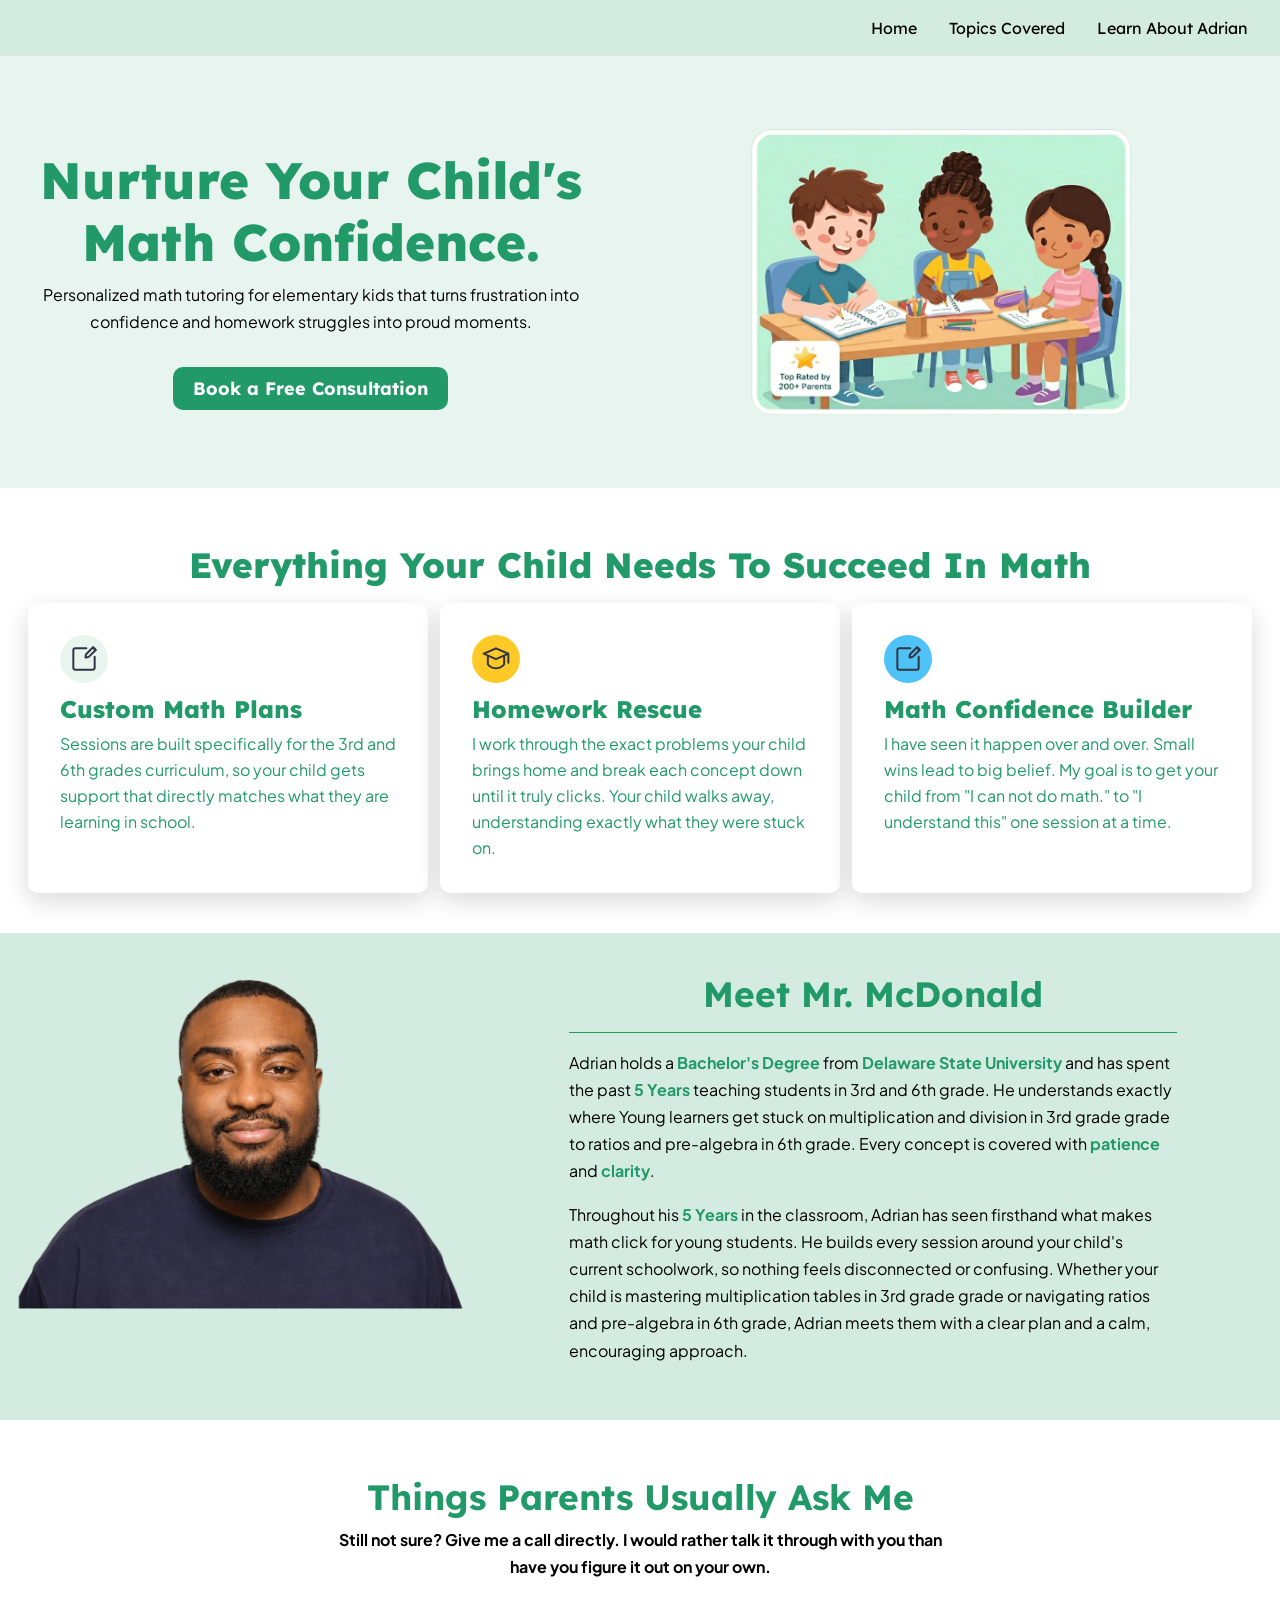
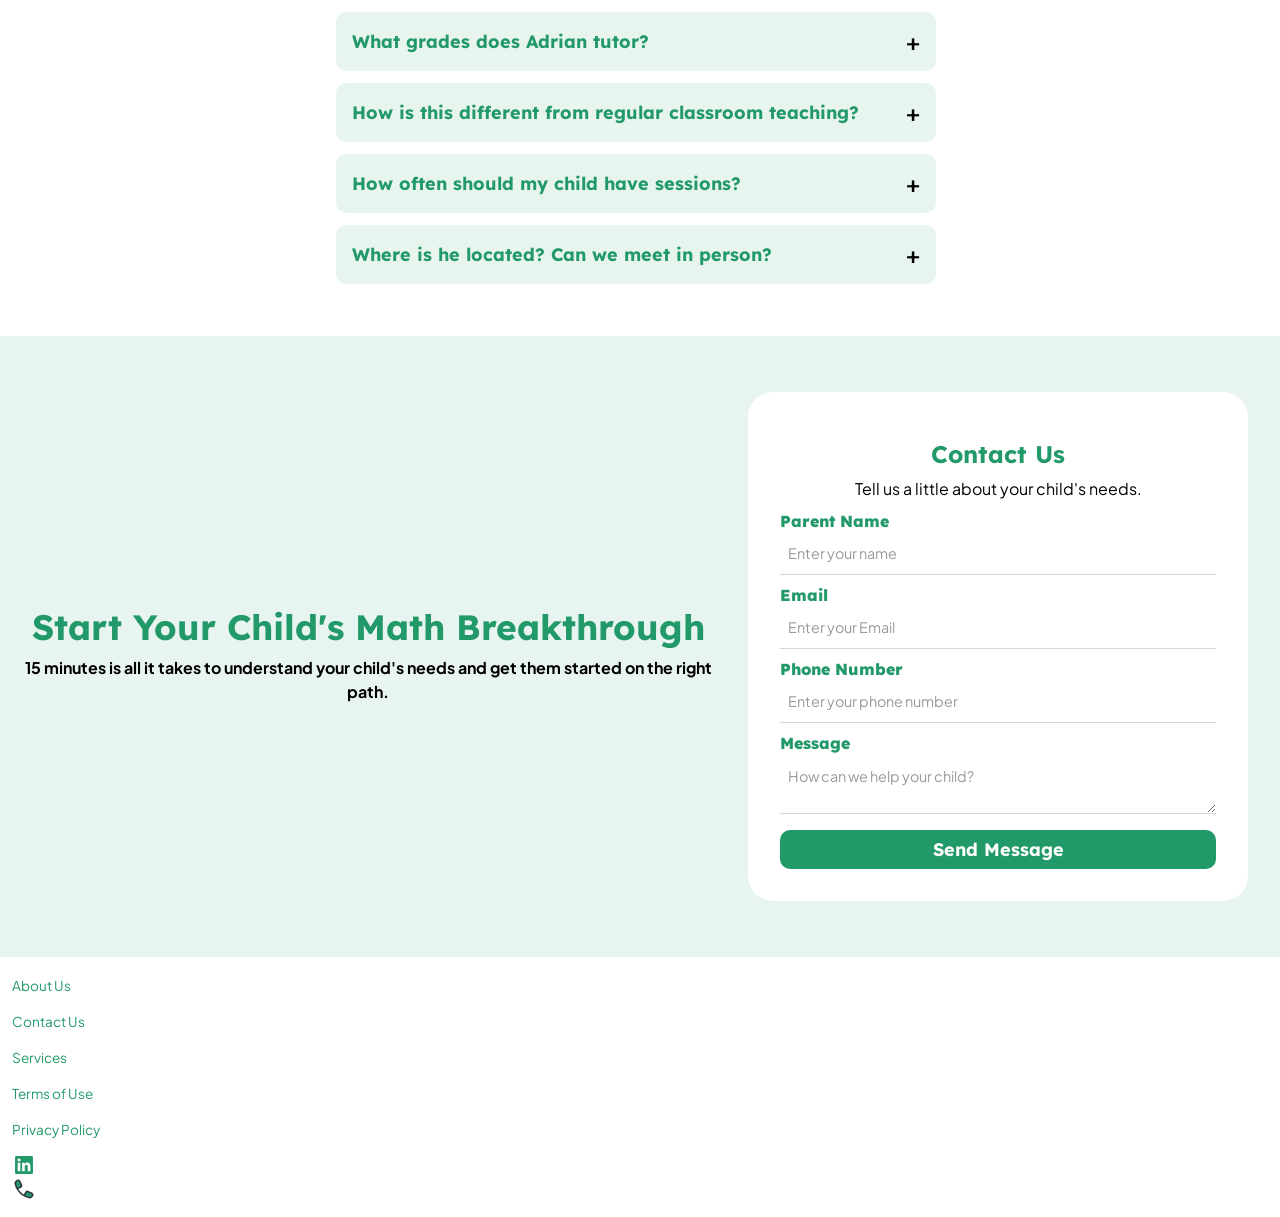
==== index.html @ e5be1bdb "Updated Navigation Menu" ====
<!doctype html>
<html lang="en">
  <head>
    <meta charset="UTF-8" />
    <meta name="viewport" content="width=device-width, initial-scale=1.0" />
    <meta
      name="description"
      content="Is your child struggling with math? Our private 
math tutor specializes in 3rd and 6th grade 
tutoring in Dover, DE. In person and online 
sessions available. Book a free consultation today."
    />
    <title>Precision Math Tutoring</title>
    <link rel="stylesheet" href="styles.css" />
      <script src="index.js" defer></script>
  </head>
  <body>
    <main>
        <header>
      <nav>
        <button
          class="menu-toggle"
          aria-label="Toggle Menu"
          aria-expanded="false"
        ></button>
        <ul class="nav-links">
          <li class="menu-links"><a href="index.html">Home</a></li>
          <li class="menu-links"><a href="services.html">Topics Covered</a></li>
          <li class="menu-links"><a href="about-us.html">Learn About Adrian</a></li>
        </ul>
      </nav>
    </header>
      <!-- twocolumnSection -->
      <section id="hero" class="section">
        <div class="flex-row-center-wrap container-lg">
          <div class="container-sm">
            <div class="text-wrapper">
              <h1 class="tx-primary">Nurture Your Child's Math Confidence.</h1>
              <p>
                Personalized math tutoring for elementary kids that turns
                frustration into confidence and homework struggles into proud
                moments.
              </p>
              <a class="primary-btn" href="#contact"
                >Book a Free Consultation</a
              >
            </div>
          </div>
          <div class="img-wrapper">
            <picture>
              <source srcset="Images/kids-table.png" type="image/jpeg" />
              <img src="Images/kids-table.png" alt="Description" />
            </picture>
          </div>
        </div>
      </section>
      <!-- twocolumnSection-->
      <!-- itemLayout2 -->
      <section id="card-row" class="section bg-white">
        <div class="container-lg">
          <div class="text-wrapper">
            <h2 class="tx-primary">
              Everything Your Child Needs to Succeed in Math
            </h2>
          </div>
          <div class="flex-row-stretch-wrap">
            <div class="card__wrapper">
              <div class="card__content">
                <svg
                  class="card__svg bg-primary"
                  width="10"
                  height="10"
                  viewBox="0 0 24 24"
                  fill="none"
                  xmlns="http://www.w3.org/2000/svg"
                >
                  <path
                    d="M18.598 3.3752L20.6245 5.40176M13.7344 4H5.5C4.67157 4 4 4.67157 4 5.5V18.5C4 19.3284 4.67157 20 5.5 20H18.5C19.3284 20 20 19.3284 20 18.5V10.2676M13.1524 10.8473L14.8993 10.6583C15.2394 10.6215 15.5567 10.4696 15.7986 10.2277L20.9568 5.06945C21.3474 4.67893 21.3474 4.04576 20.9568 3.65524L20.3445 3.04289C19.954 2.65237 19.3208 2.65237 18.9303 3.04289L13.7721 8.20113C13.5302 8.44302 13.3782 8.76032 13.3414 9.10042L13.1524 10.8473Z"
                    stroke="#323544"
                    stroke-width="1.5"
                    stroke-linecap="round"
                    stroke-linejoin="round"
                  />
                </svg>
                <h3 class="card__title">Custom Math Plans</h3>
                <p class="card__text">
                  Sessions are built specifically for the 3rd and 6th grades
                  curriculum, so your child gets support that directly matches
                  what they are learning in school.
                </p>
              </div>
            </div>
            <div class="card__wrapper">
              <div class="card__content">
                <svg
                  class="card__svg bg-secondary"
                  width="15"
                  height="15"
                  viewBox="0 0 24 24"
                  fill="none"
                  xmlns="http://www.w3.org/2000/svg"
                >
                  <path
                    fill-rule="evenodd"
                    clip-rule="evenodd"
                    d="M12.2977 3.30965C12.1077 3.22751 11.8923 3.22751 11.7023 3.30965L2.45232 7.30965C2.17775 7.42838 2 7.69891 2 7.99805C2 8.29718 2.17775 8.56771 2.45232 8.68644L5.125 9.84219V15.9259C5.125 16.0717 5.16749 16.2143 5.24727 16.3363L5.875 15.9259C5.24727 16.3363 5.24706 16.336 5.24727 16.3363L5.24814 16.3376L5.2492 16.3392L5.25188 16.3433L5.25947 16.3546C5.26553 16.3636 5.27359 16.3753 5.28365 16.3897C5.30378 16.4184 5.33196 16.4577 5.36827 16.5059C5.44085 16.6023 5.54621 16.735 5.68494 16.8917C5.96196 17.2047 6.375 17.6169 6.9293 18.0282C8.04166 18.8535 9.72592 19.6759 12 19.6759C14.2741 19.6759 15.9583 18.8535 17.0707 18.0282C17.625 17.6169 18.038 17.2047 18.3151 16.8917C18.4538 16.735 18.5591 16.6023 18.6317 16.5059C18.668 16.4577 18.6962 16.4184 18.7163 16.3897C18.7264 16.3753 18.7345 16.3636 18.7405 16.3546L18.7481 16.3433L18.7508 16.3392L18.7519 16.3376C18.7521 16.3373 18.7527 16.3363 18.125 15.9259L18.7527 16.3363C18.8325 16.2143 18.875 16.0717 18.875 15.9259V9.84219L20.5 9.13949V14.7188C20.5 15.133 20.8358 15.4688 21.25 15.4688C21.6642 15.4688 22 15.133 22 14.7188V8C22 7.99967 22 8.00033 22 8C22 7.99968 22 7.99837 22 7.99805C22 7.69891 21.8222 7.42838 21.5477 7.30965L12.2977 3.30965ZM17.375 10.4908L12.2977 12.6864C12.1077 12.7686 11.8923 12.7686 11.7023 12.6864L6.625 10.4908V15.6793C6.67243 15.7392 6.73344 15.8131 6.80814 15.8975C7.02902 16.1471 7.36658 16.4848 7.8231 16.8236C8.73237 17.4982 10.1106 18.1759 12 18.1759C13.8894 18.1759 15.2676 17.4982 16.1769 16.8236C16.6334 16.4848 16.971 16.1471 17.1919 15.8975C17.2666 15.8131 17.3276 15.7392 17.375 15.6793V10.4908ZM12 11.1809L4.63959 7.99805L12 4.81517L19.3604 7.99805L12 11.1809Z"
                    fill="#323544"
                  />
                </svg>
                <h3 class="card__title">Homework Rescue</h3>
                <p class="card__text">
                  I work through the exact problems your child brings home and
                  break each concept down until it truly clicks. Your child
                  walks away, understanding exactly what they were stuck on.
                </p>
              </div>
            </div>
            <div class="card__wrapper">
              <div class="card__content">
                <svg
                  class="card__svg bg-accent"
                  width="10"
                  height="10"
                  viewBox="0 0 24 24"
                  fill="none"
                  xmlns="http://www.w3.org/2000/svg"
                >
                  <path
                    d="M18.598 3.3752L20.6245 5.40176M13.7344 4H5.5C4.67157 4 4 4.67157 4 5.5V18.5C4 19.3284 4.67157 20 5.5 20H18.5C19.3284 20 20 19.3284 20 18.5V10.2676M13.1524 10.8473L14.8993 10.6583C15.2394 10.6215 15.5567 10.4696 15.7986 10.2277L20.9568 5.06945C21.3474 4.67893 21.3474 4.04576 20.9568 3.65524L20.3445 3.04289C19.954 2.65237 19.3208 2.65237 18.9303 3.04289L13.7721 8.20113C13.5302 8.44302 13.3782 8.76032 13.3414 9.10042L13.1524 10.8473Z"
                    stroke="#323544"
                    stroke-width="1.5"
                    stroke-linecap="round"
                    stroke-linejoin="round"
                  />
                </svg>
                <h3 class="card__title">Math Confidence Builder</h3>
                <p class="card__text">
                  I have seen it happen over and over. Small wins lead to big
                  belief. My goal is to get your child from "I can not do math."
                  to "I understand this" one session at a time.
                </p>
              </div>
            </div>
          </div>
        </div>
      </section>
      <!-- itemLayout2-->
      <!-- itemLayout1 -->
      <section class="section bg-primary">
        <div class="container-lg">
          <div class="flex-row-between-wrap">
            <div class="wrapper">
              <picture>
                <source srcset="Images/adrianupdate.png" type="image/jpeg" />
                <img
                  src="Images/adrianupdate.png"
                  alt="Description"
                  width="450px"
                  height="auto"
                  class="img-border-rounded"
                />
              </picture>
            </div>
            <div class="container-sm">
              <h4 class="lrg-text tx-primary flex-center">Meet Mr. McDonald</h4>
              <hr class="style-one" />
              <p>
                Adrian holds a
                <span class="fw-bold tx-primary">Bachelor's Degree </span> from
                <span class="fw-bold tx-primary"
                  >Delaware State University
                </span>
                and has spent the past
                <span class="fw-bold tx-primary">5 Years </span> teaching
                students in 3rd and 6th grade. He understands exactly where
                Young learners get stuck on multiplication and division in 3rd grade
                grade to ratios and pre-algebra in 6th grade. Every concept is
                covered with
                <span class="fw-bold tx-primary">patience</span> and
                <span class="fw-bold tx-primary">clarity</span>.
              </p>
              <p>
                Throughout his
                <span class="fw-bold tx-primary">5 Years </span> in the
                classroom, Adrian has seen firsthand what makes math click for
                young students. He builds every session around your child's
                current schoolwork, so nothing feels disconnected or confusing.
                Whether your child is mastering multiplication tables in 3rd grade
                grade or navigating ratios and pre-algebra in 6th grade, Adrian
                meets them with a clear plan and a calm, encouraging approach.
              </p>
            </div>
          </div>
        </div>
      </section>
      <!-- itemLayout1-->
      <!-- faqSection -->
      <section id="faq" class="section bg-white">
        <div class="container-md flex-row-center-wrap">
          <div class="flex-row-between-wrap">
            <div class="container-sm">
              <div class="text-wrapper flex-center">
                <h3 class="lrg-text tx-primary">Things Parents Usually Ask Me</h3>
                <p class="fw-bold">
                 Still not sure? Give me a call directly. I would rather talk it through with you than have you figure it out on your own.
                </p>
              </div>
              <!-- accordionWidget -->
              <details class="accordion">
                <summary class="accordion-summary">
                  <span class="accordion-label"
                    >What grades does Adrian tutor?</span
                  >
                  <span class="accordion-icon"></span>
                </summary>
                <div class="accordion-body">
                  <p>
                    I work exclusively with 3rd and 6th graders and after 5
                    years in the classroom I know their curriculum inside and
                    out. Every session is built around exactly what your child
                    is learning right now in school.
                  </p>
                </div>
              </details>
              <!-- accordionWidget -->
              <details class="accordion">
                <summary class="accordion-summary">
                  <span class="accordion-label">
                    How is this different from regular classroom teaching?</span
                  >
                  <span class="accordion-icon"></span>
                </summary>
                <div class="accordion-body">
                  <p>
                    In a classroom your child is one of many. Here every session
                    is built entirely around your child's pace, their gaps, and
                    their specific grade level goals. Nothing gets skipped over
                    or rushed.
                  </p>
                </div>
              </details>
              <details class="accordion">
                <summary class="accordion-summary">
                  <span class="accordion-label"
                    >How often should my child have sessions?</span
                  >
                  <span class="accordion-icon"></span>
                </summary>
                <div class="accordion-body">
                  <p>
                    Most students see strong results with one to two sessions
                    per week. A plan is always discussed during the free
                    discovery call based on your child's specific needs.
                  </p>
                </div>
              </details>
              <details class="accordion">
                <summary class="accordion-summary">
                  <span class="accordion-label">
                    Where is he located? Can we meet in person?</span
                  >
                  <span class="accordion-icon"></span>
                </summary>
                <div class="accordion-body">
                  <p>
                    Adrian is based in Dover, Delaware and welcomes in person
                    sessions at his location. Families outside Dover can also
                    connect through online sessions using a kid friendly
                    platform with a shared digital whiteboard.
                  </p>
                </div>
              </details>

              <!-- accordionWidget -->
            </div>
          </div>
        </div>
      </section>
      <!-- faqSection -->
      <!-- ─── CONTACT FORM ─── -->
      <section id="contact" class="section">
        <div class="flex-row-center-wrap container-lg">
          <div class="text-wrapper">
            <h3 class="lrg-text tx-primary">
              Start Your Child's Math Breakthrough
            </h3>
            <p class="fw-bold">
              15 minutes is all it takes to understand your child's needs and
              get them started on the right path.
            </p>
          </div>
          <div class="form-container">
            <form
              class="form-wrapper"
              action="#"
              method="POST"
              data-netlify="true"
            >
              <div class="text-wrapper">
                <h3 class="fw-bold tx-primary">Contact Us</h3>
                <span> Tell us a little about your child's needs.</span>
              </div>
              <label for="name"> Parent Name</label>
              <input
                type="text"
                id="name"
                name="name"
                placeholder="Enter your name"
              />
              <label for="email">Email</label>
              <input
                type="email"
                id="email"
                name="email"
                placeholder="Enter your Email"
              />
               <label for="phone">Phone Number </label>
                  <input
                    type="tel"
                    id="phone"
                    name="phone"
                    placeholder="Enter your phone number"
                  />
              <label for="msg">Message</label>
              <textarea
                id="msg"
                name="msg"
                rows="2"
                placeholder="How can we help your child?"
              ></textarea>
              <button class="primary-btn" type="submit">Send Message</button>
            </form>
          </div>
        </div>
      </section>
      <!-- ─── CONTACT FORM ─── -->
      <footer class="site-footer">
        <!-- Skeleton state -->
        <div class="container-lg">
          <div class="flex-col-start">
            <!-- logo + tagline + social -->
            <div class="footer-item">
              <a href="#">About Us</a>
            </div>
            <div class="footer-item">
              <a href="#">Contact Us</a>
            </div>
            <div class="footer-item">
              <a href="#">Services</a>
            </div>
            <div class="footer-item">
              <a href="#">Terms of Use</a>
            </div>
            <div class="footer-item">
              <a href="#">Privacy Policy</a>
            </div>
            <div class="flex-row-start-wrap">
              <div class="footer-item">
                <a href="#">
                  <svg
                    width="24"
                    height="24"
                    viewBox="0 0 24 24"
                    fill="#229968"
                    xmlns="http://www.w3.org/2000/svg"
                    transform="rotate(0 0 0)"
                  >
                    <path
                      d="M19.7065 3H4.34844C3.62264 3 3.04199 3.58065 3.04199 4.30645V19.6935C3.04199 20.3903 3.62264 21 4.34844 21H19.6485C20.3743 21 20.9549 20.4194 20.9549 19.6935V4.27742C21.013 3.58065 20.4323 3 19.7065 3ZM8.35491 18.3H5.71297V9.73548H8.35491V18.3ZM7.01942 8.54516C6.14846 8.54516 5.4807 7.84839 5.4807 7.00645C5.4807 6.16452 6.17749 5.46774 7.01942 5.46774C7.86136 5.46774 8.55813 6.16452 8.55813 7.00645C8.55813 7.84839 7.91942 8.54516 7.01942 8.54516ZM18.371 18.3H15.7291V14.1484C15.7291 13.1613 15.7001 11.8548 14.3356 11.8548C12.942 11.8548 12.7388 12.9581 12.7388 14.0613V18.3H10.0968V9.73548H12.6807V10.9258H12.7097C13.0872 10.229 13.9291 9.53226 15.2356 9.53226C17.9356 9.53226 18.4291 11.2742 18.4291 13.6548V18.3H18.371Z"
                      fill="#229968"
                    /></svg
                ></a>
              </div>
              <div class="footer-item">
                <a href="#"
                  ><svg
                    width="24"
                    height="24"
                    viewBox="0 0 24 24"
                    fill="#229968"
                    xmlns="http://www.w3.org/2000/svg"
                  >
                    <path
                      d="M12.1445 18.709C13.91 19.7033 15.8077 20.3757 17.7521 20.7262C18.2616 20.8181 18.7782 20.6388 19.1443 20.2727L20.2124 19.2045C21.118 18.2989 20.8403 16.7676 19.6744 16.2377L16.1076 14.6164C15.3921 14.2912 14.3287 14.4486 13.9441 15.1989L12.1445 18.709ZM12.1445 18.709C10.7498 17.9235 9.43759 16.9371 8.25026 15.7497C7.06293 14.5624 6.07651 13.2503 5.29099 11.8555M5.29099 11.8555C4.29669 10.0901 3.62428 8.19234 3.27376 6.24794C3.18191 5.73847 3.36125 5.22182 3.72733 4.85577L4.79552 3.78764C5.7011 2.88206 7.23243 3.15974 7.76238 4.32564L9.38366 7.89244C9.70889 8.60794 9.55145 9.67133 8.80112 10.056L5.29099 11.8555Z"
                      stroke="#323544"
                      stroke-width="1.5"
                      stroke-linecap="round"
                      stroke-linejoin="round"
                    />
                  </svg>
                </a>
              </div>
            </div>
          </div>
          <!-- Company links -->
        </div>
      </footer>
    </main>
  </body>
  <script>
    const menuToggle = document.querySelector(".menu-toggle");
    const navLinks = document.querySelector(".nav-links");

    menuToggle.addEventListener("click", () => {
      const isOpen = navLinks.classList.toggle("active");
      menuToggle.classList.toggle("active");
      menuToggle.setAttribute("aria-expanded", isOpen);
    });

    // Close menu when a nav link is clicked
    navLinks.querySelectorAll("a").forEach((link) => {
      link.addEventListener("click", () => {
        navLinks.classList.remove("active");
        menuToggle.classList.remove("active");
        menuToggle.setAttribute("aria-expanded", false);
      });
    });
  </script>
</html>
---- styles.css ----
@import url("https://fonts.googleapis.com/css2?family=Lexend:wght@100..900&family=Plus+Jakarta+Sans:ital,wght@0,200..800;1,200..800&display=swap");
:root {
  /* Spacing Scale (4px base unit) */
  --sp-1: 0.25rem; /*  4px */
  --sp-2: 0.5rem; /*  8px */
  --sp-3: 0.75rem; /* 12px */
  --sp-4: 1rem; /* 16px */
  --sp-5: 1.25rem; /* 20px */
  --sp-6: 1.5rem; /* 24px */
  --sp-8: 2rem; /* 32px */
  --sp-10: 2.5rem; /* 40px */
  --sp-12: 3rem; /* 48px */
  --sp-16: 4rem; /* 64px */
  /* Spacing Scale (4px base unit) */

  /* Font Sizes — fluid clamp() scale */
  --font-family: "Plus Jakarta Sans", sans-serif;
  --ff-header: "Lexend", sans-serif;
  --fs-small: clamp(0.875rem, 0.8rem + 0.35vw, 1rem); /* 14px → 16px */
  --fs-base: clamp(1rem, 0.95rem + 0.25vw, 1.125rem); /* 16px → 18px */
  --fs-medium: clamp(1.125rem, 1rem + 0.75vw, 1.5rem); /* 18px → 24px */
  --fs-large: clamp(1.5rem, 1.2rem + 1.25vw, 2.25rem); /* 24px → 36px */
  --fs-xlarge: clamp(2rem, 1.2rem + 2.5vw, 3.5rem); /* 32px → 56px */
  --fw-bold: 700;
  --fw-vbold: 800; /* Font Sizes — fluid clamp() scale */
  /* ── Brand Colors ── */
  --clr-primary: rgba(34, 153, 104, 1); /* main green */
  --clr-primary-hover: rgba(27, 122, 83, 1); /* darkened green for hover */
  --clr-primary-light: rgba(34, 153, 104, 0.1); /* tinted surface */
  --clr-primary-acc: #91fec4; /* light mint accent */
  --clr-white: #ffffff;

  --clr-secondary: rgba(255, 202, 40, 1); /* yellow */
  --clr-secondary-hover: rgba(204, 160, 28, 1); /* darkened yellow for hover */
  --clr-secondary-light: rgba(255, 202, 40, 0.15); /* tinted surface */

  --clr-accent: rgba(79, 195, 247, 1); /* sky blue */
  --clr-accent-hover: rgba(56, 163, 214, 1); /* darkened blue for hover */
  --clr-accent-light: rgba(79, 195, 247, 0.1); /* tinted surface */
  /* ── Text ── */
  --clr-text: rgba(26, 26, 26, 1); /* primary body text */
  --clr-text-muted: rgba(107, 114, 128, 1); /* captions, labels */
  --clr-text-faint: rgba(156, 163, 175, 1); /* placeholders, disabled */
  --clr-text-inverse: rgba(255, 255, 255, 1); /* text on dark backgrounds */
}

/* Box sizing */
*,
*::before,
*::after {
  box-sizing: border-box;
}

/* Remove default spacing */
* {
  margin: 0;
  padding: 0;
}

/* Core page defaults */
html {
  -webkit-text-size-adjust: 100%;
  text-size-adjust: 100%;
  scroll-behavior: smooth;
}

body {
  min-height: 100vh;
  line-height: 1.5;
  text-rendering: optimizeSpeed;
  font-family: var(--font-family);
  background-color: var(--clr-primary-light);
}

/* Media defaults */
img,
picture,
video,
canvas,
svg {
  display: block;
  max-width: 100%;
}

/* Form elements inherit typography */
input,
button,
textarea,
select {
  font-family: inherit;
}

/* Prevent long text overflow */
p,
h1,
h2,
h3,
h4,
h5,
h6 {
  overflow-wrap: break-word;
}

/* Lists without bullets when used as UI */
ul,
ol {
  list-style: none;
}

hr.style-one {
  border: 0;
  height: 1px;
  margin: var(--sp-4) 0;
  background-color: var(--clr-primary);
}

/* Links */
a {
  text-decoration: none;
  color: inherit;
}

/* Headings — fluid scale per level */
:is(h1, h2, h3, h4, h5, h6) {
  font-family: var(--ff-header);
  line-height: 1.2;
  text-wrap: wrap;
  white-space: wrap;
  font-weight: var(--fw-bold);
  text-transform: capitalize;
  margin-bottom: var(--sp-2);
}

h1 {
  font-size: var(--fs-xlarge); /* 32px → 56px */
  font-weight: var(--fw-vbold);
}

h2 {
  font-size: var(--fs-large); /* 24px → 36px */
  font-weight: var(--fw-vbold);
}

h3 {
  font-size: var(--fs-medium); /* 18px → 24px */
  font-weight: var(--fw-bold);
}

h4 {
  font-size: var(--fs-base); /* 16px → 18px */
  font-weight: var(--fw-bold);
}

h5,
h6 {
  font-size: var(--fs-small); /* 14px → 16px */
  font-weight: var(--fw-bold);
}
/* Headings — fluid scale per level */

/* ── Header & Nav Layout ── */
header {
  background-color: var(--clr-primary-light);
  position: relative;
  top: 0;
  z-index: 999999;
  font-family: var(--ff-header);
}

nav {
  display: flex;
  align-items: center;
  justify-content: flex-end; /* links sit on the right */
  padding: 1rem 2rem;
  position: relative;
}

/* ── Nav Links ── */
.nav-links {
  display: flex;
  gap: 2rem;
  list-style: none;
}

.menu-links a {
  color: var(--clr-grey);
  text-decoration: none;
  font-size: 1rem;
  transition: color 0.2s ease;
}

.menu-links a:hover {
  color: #e94560;
}

/* ── CTA Button (Free Estimate) ── */
.cta-link {
  background-color: var(--clr-secondary);
  color: var(--clr-grey) !important;
  padding: 0.5rem 1.2rem;
  border-radius: 4px;
  font-weight: bold;
  transition: background-color 0.2s ease !important;
}

.cta-link:hover {
  background-color: #c73652 !important;
  color: #fff !important;
}

/* ── Hamburger Button ── */
.menu-toggle {
  display: none;
  flex-direction: column;
  gap: 5px;
  background: none;
  border: none;
  cursor: pointer;
  padding: 4px;
}

/* Build the 3 bars using ::before, ::after, and a middle shadow */
.menu-toggle::before,
.menu-toggle::after {
  content: "";
  display: block;
  width: 25px;
  height: 3px;
  background-color: black;
  border-radius: 3px;
  transition:
    transform 0.3s ease,
    opacity 0.3s ease;
}

/* Middle bar via box-shadow on ::before */
.menu-toggle::before {
  box-shadow: 0 8px 0 #fff;
}

/* ── Hamburger X Animation ── */
.menu-toggle.active::before {
  transform: translateY(0px) rotate(45deg);
  box-shadow: none;
}

.menu-toggle.active::after {
  transform: translateY(-8px) rotate(-45deg);
}

/* ── Mobile Styles ── */
@media (max-width: 768px) {
  nav {
    flex-wrap: wrap;
    justify-content: flex-end;
    .menu-toggle {
      display: flex;
    }

    .nav-links {
      display: none;
      flex-direction: column;
      gap: 0;
      width: 100%;
      padding: 0.5rem 0;
    }

    .nav-links.active {
      display: flex;
    }

    .menu-links a {
      display: block;
      padding: 0.85rem 2rem;
      border-bottom: 1px solid var(--clr-primary);
    }

    .menu-links a:hover {
      background-color: #0f3460;
    }

    /* CTA still stands out on mobile */
    .cta-link {
      display: inline-block;
      border-radius: 4px;
    }
  }
}
/* ── Mobile Styles ── */

.section {
  padding-block: clamp(var(--sp-8), 6vw, var(--sp-10));

  .container-sm {
    width: 100%;
    max-width: 640px;
    margin-inline: auto;
    padding-inline: var(--sp-4);

    @media (width <= 569px) {
      flex-wrap: wrap;
    }
    p {
      margin-bottom: 1rem;
      line-height: 1.7;
    }
  }

  .container-md {
    width: 100%;
    max-width: 960px;
    margin-inline: auto;
    padding-inline: var(--sp-4);
  }

  .container-lg {
    width: 100%;
    max-width: 1400px;
    height: 100%;
    margin-inline: auto;
    padding-inline: var(--sp-4);
  }
}

/*Color Classes*/
.bg-primary {
  background-color: var(--clr-primary-light);
}

.bg-secondary {
  background-color: var(--clr-secondary);
}
.bg-accent {
  background-color: var(--clr-accent);
}
.bg-white {
  background-color: var(--clr-white);
}

.tx-primary {
  color: var(--clr-primary);
}
.tx-secondary {
  color: var(--clr-secondary);
}

.fw-bold {
  font-weight: var(--fw-bold);
}
.lrg-text {
  font-size: var(--fs-large);
}

.border-bottom {
  border-bottom: 1px solid var(--clr-primary);
  padding-bottom: var(--sp-4);
  @media (width >= 757px) {
    border:none;
  }
}

/*Color Classes*/

/*Buttons Styling*/
.primary-btn {
  display: inline-block;
  background-color: var(--clr-primary);
  color: var(--clr-white);
  font-family: var(--ff-header);
  font-weight: var(--fw-bold);
  font-size: var(--fs-base);
  border-radius: 10px;
  border: none;
  padding: 0.5rem 1.25rem;
  margin-top: var(--sp-4);
  text-decoration: none;
  transition:
    background-color 0.2s ease,
    color 0.2s ease,
    border-color 0.2s ease;

  &:hover {
    background-color: var(--clr-secondary);
    border-color: var(--clr-secondary);
    color:var(--clr-text);
  }
}

.secondary-btn {
  display: inline-block;
  background-color: transparent;
  color: var(--clr-primary);
  font-family: var(--ff-header);
  font-weight: var(--fw-bold);
  font-size: var(--fs-base);
  border: none;
  padding: 1rem 0.75rem;
  border-radius: 10px;
  text-decoration: none;
  transition:
    background-color 0.2s ease,
    color 0.2s ease,
    border-color 0.2s ease;

  &:hover {
    background-color: var(--clr-primary);
    color: var(--clr-white);
  }
}

.outline-btn {
  display: inline-block;
  background-color: transparent;
  color: var(--clr-primary);
  font-family: var(--ff-header);
  font-weight: var(--fw-bold);
  font-size: var(--fs-base);
  border: 2px solid var(--clr-primary);
  padding: 0.5rem 1.25rem;
  border-radius: 10px;
  text-decoration: none;
  transition:
    background-color 0.2s ease,
    color 0.2s ease,
    border-color 0.2s ease;

  &:hover {
    background-color: var(--clr-primary);
    color: var(--clr-white);
  }
}
/*Buttons Styling*/

/*Flexbox Classes */
.flex-row-center-wrap {
  display: flex;
  flex-flow: row nowrap;
  align-items: center;
  justify-content: center;
  gap: 0.75rem;
  @media (width <= 757px) {
    flex-wrap: wrap;
  }
}

.flex-row-stretch-wrap {
  display: flex;
  flex-flow: row nowrap;
  align-items: stretch;
  justify-content: center;
  gap: 0.75rem;
margin-top: var(--sp-4);
  @media (width <= 757px) {
    flex-wrap: wrap;
  }
}

.flex-space-between-wrap {
  display: flex;
  flex-flow: row nowrap;
  justify-content: space-between;
  gap: 1rem;
  @media (width <= 757px) {
    flex-direction: column;
  }
}

.flex-col {
  display: flex;
  flex-flow: column nowrap;
  align-items: center;
  gap: 0.75rem;
}

.flex-col-start {
  display: flex;
  flex-flow: column nowrap;
  align-items: flex-start;
  gap: 0.75rem;
  @media (width <= 757px) {
    flex-wrap: wrap;
  }
}
.flex-row-between-wrap {
  display: flex;
  flex-flow: row wrap;
  justify-content: center;
  gap: 1rem;
}

.flex-col-start {
  display: flex;
  flex-flow: column nowrap;
  align-items: flex-start;
  gap: 0.75rem;
}

.flex-container {
  display: flex;
  flex-flow: row nowrap;
  gap: var(--sp-4);
  container-type: inline-size;
  @media (width <= 569px) {
    flex-wrap: wrap;
  }
}
.flex-center {
  margin-bottom: 1rem;
  display: flex;
  flex-direction: column;
  flex-wrap: wrap;
  place-items: center;
}
/*Flexbox Classes */

/* Wrapper */
.frame-wrapper {
  border-radius: 10px;
  padding: var(--sp-6);
  background-color: white;
}
.text-wrapper {
  padding-top: 1rem;
  text-align: center;
}

.img-wrapper {
  max-width: 700px;
  height: auto;
}

.container-wrapper {
    display: flex;
    justify-content: center;
    flex-flow: row wrap;
    padding: 2rem;
    border-radius: 16px;
    background: white;
    .container-item {
      flex: 1 1 450px;
      padding: 1rem;
      max-width: 450px;
      @media (width <= 569px) {
        flex: 1 1 100%;
      }
    }
}

/* Wrapper */

/*Accordion--Styling*/
.accordion {
  background-color: var(--clr-primary-light);
  border: 1px solid var(--clr-border);
  border-radius: 10px;
  padding: var(--sp-4);
  margin-bottom: var(--sp-3);
  font-family: var(--ff-header);
  max-width: 600px;

  .accordion-summary {
    display: flex;
    justify-content: space-between;
    align-items: center;
    cursor: pointer;
    list-style: none;
    gap: var(--sp-4);

    &::-webkit-details-marker {
      display: none;
    }

    .accordion-label {
      font-weight: var(--fw-bold);
      font-size: var(--fs-base);
      color: var(--clr-primary);
    }

    .accordion-icon {
      display: inline-flex;
      align-items: center;
      justify-content: center;
      flex-shrink: 0;
      transition: transform 0.3s ease;

      &::after {
        content: "+";
        font-size: var(--fs-medium);
        color: var(--clr-grey);
        line-height: 1;
      }
    }
  }

  .accordion-body {
    padding-block: var(--sp-3);
    padding-inline: var(--sp-2);
    overflow: clip;
    transition:
      all 0.4s ease,
      content-visibility 0.4s ease allow-discrete;

    p {
      color: var(--clr-text);
      font-weight: var(--fw-norm);
      font-size: var(--fs-base);
      line-height: 1.7;
    }
  }

  &[open] {
    border-color: var(--clr-primary);

    .accordion-summary .accordion-icon {
      transform: rotate(45deg);
    }
  }
}
/*Accordion--Styling*/

/*Card Setup*/
.card__wrapper {
  border-radius: 10px;
  padding: 2rem;
  background-color: #fff;
  max-width: 400px;
  text-align: left;
  border-width: 1px;
  box-shadow: 0 8px 24px rgba(0, 0, 0, 0.15);

  .card__title {
    font-family: var(--ff-header);
    font-weight: var(--fw-vbold);
    font-size: var(--fs-medium);
    color: var(--clr-primary);

    cursor: pointer;
  }
  .card__text {
    color: var(--clr-primary);
    line-height: 1.625;
  }
  .card__svg {
    border-radius: 50px;
    width: 3rem;
    height: 3rem;
    margin-bottom: 0.75rem;
    padding: 0.5rem;

    @media (width <= 569px) {
      width: 3rem;
      height: auto;
      border-radius: 15px;
      padding: 5px;
    }
  }
}
.card__wrapper:hover {
  transform: translateY(-4px); /* optional: lifts the card up */
}

.form-container {
  background: white;
  padding: 2rem 2em;
  margin: 1rem;
  border-radius: 25px;
  display: flex;
  flex-direction: column;
  align-items: center;
  gap: 0.75rem;
  width: 100%;
  max-width: 500px;
  .form-wrapper {
    display: flex;
    flex-direction: column;
    width: 100%;
  }

  form > label {
    font-family: var(--ff-header);
    color: var(--clr-primary);
    font-weight: 800;
    margin-top: .5rem;
  }
  input#name,
  input#email,
  textarea#msg,input#phone,select {
   border: none;
    padding: 0.75rem 0.5rem;
    border-bottom: 1px solid #cccc;
  }

  input::placeholder,
  textarea::placeholder {
    color: #999;
    font-size: 0.9rem;
    opacity: 1; /* Firefox reduces opacity by default */
  }
}

input#name,
input#email,
textarea#msg:hover {
  border: 1px solid var(--clr-primary);
}

.site-footer {
  margin: 0 auto;
  padding: 1rem 0.75rem;
  background-color: #ffffff;
  a {
    text-decoration: none;
    color: var(--clr-primary);
    font-size: 0.85rem;
  }
}
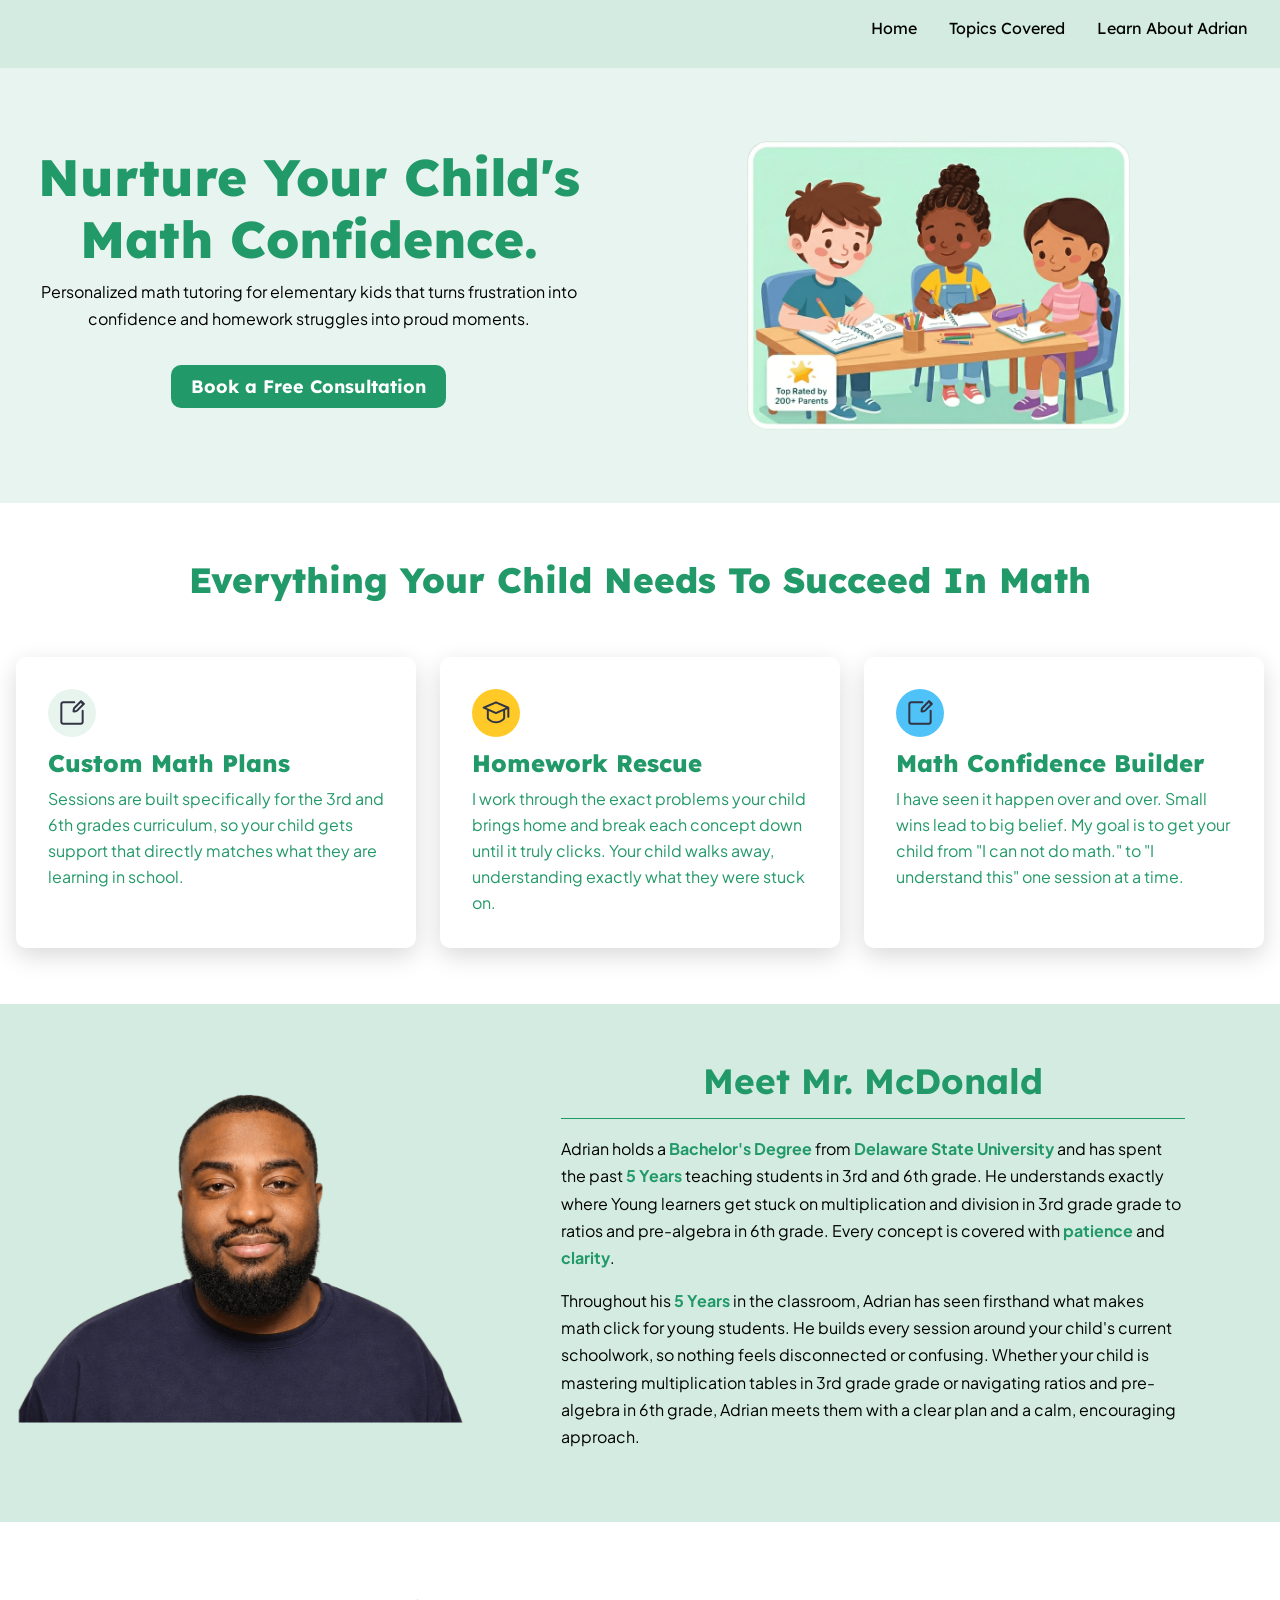
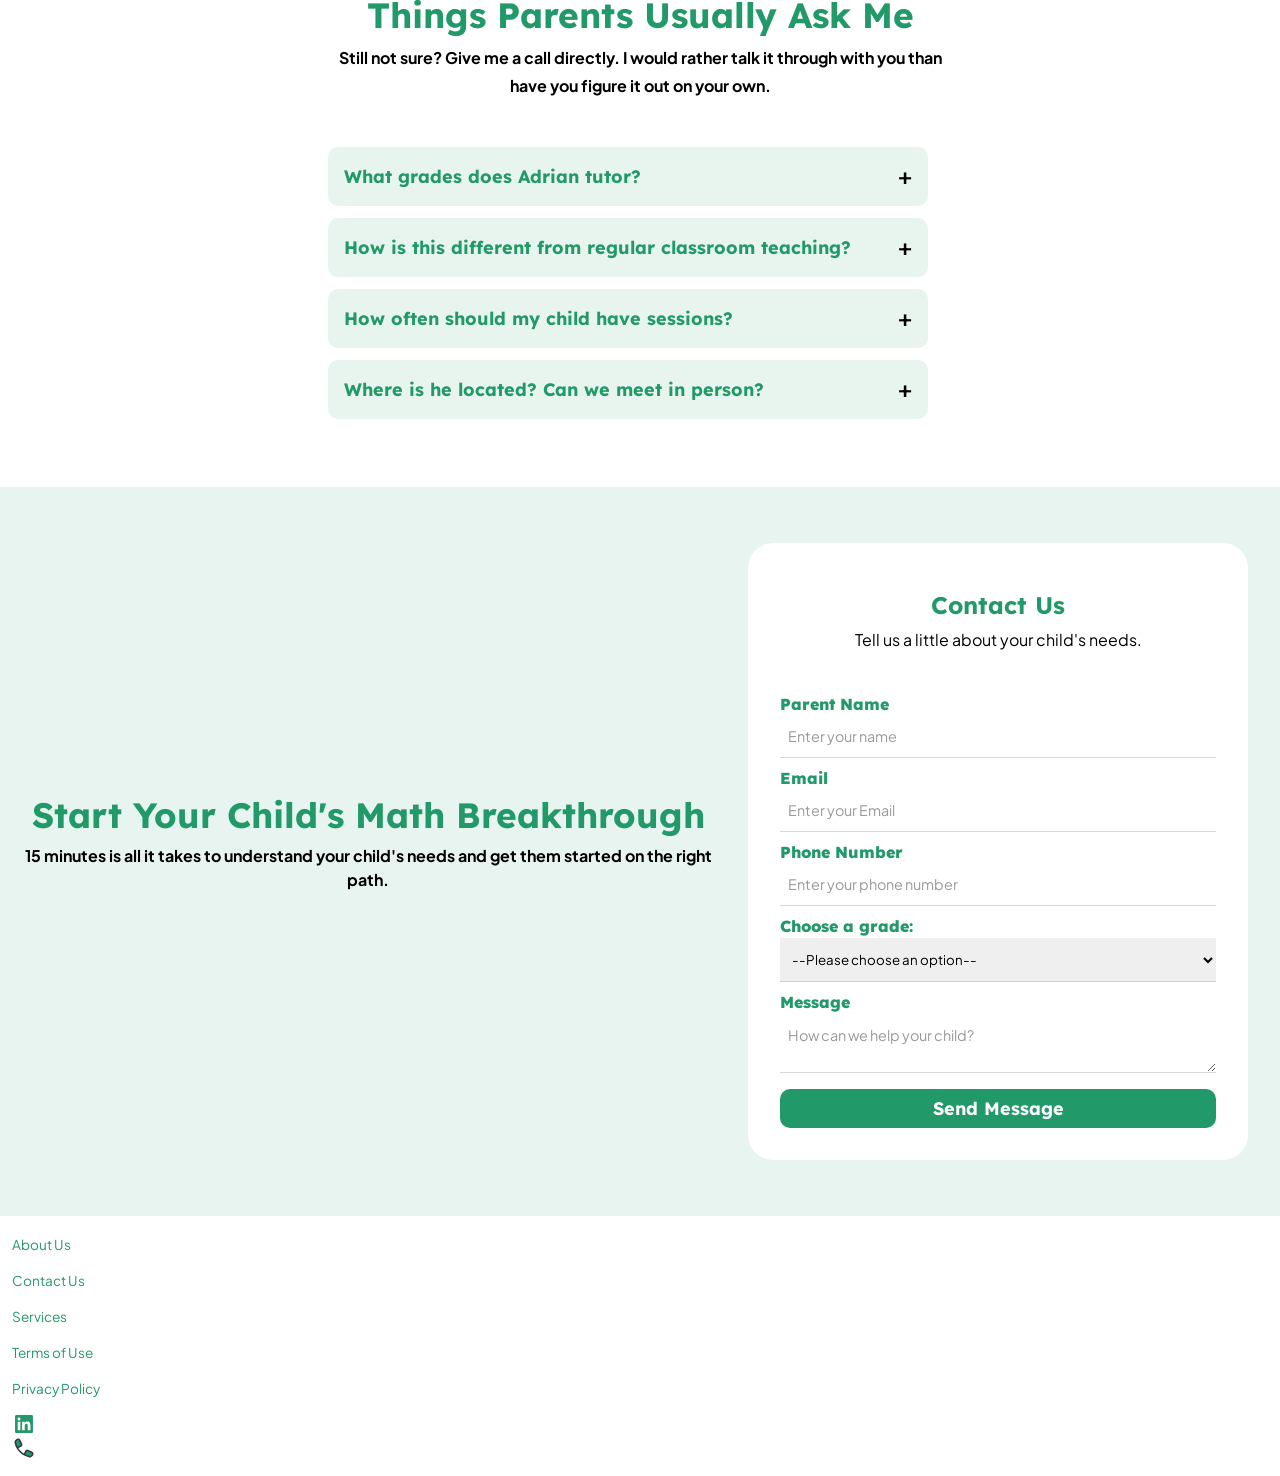
==== commit deb4a1cb: "Update the form fields" ====
--- a/index.html
+++ b/index.html
@@ -12,24 +12,28 @@
     />
     <title>Precision Math Tutoring</title>
     <link rel="stylesheet" href="styles.css" />
-      <script src="index.js" defer></script>
+    <script src="index.js" defer></script>
   </head>
   <body>
     <main>
-        <header>
-      <nav>
-        <button
-          class="menu-toggle"
-          aria-label="Toggle Menu"
-          aria-expanded="false"
-        ></button>
-        <ul class="nav-links">
-          <li class="menu-links"><a href="index.html">Home</a></li>
-          <li class="menu-links"><a href="services.html">Topics Covered</a></li>
-          <li class="menu-links"><a href="about-us.html">Learn About Adrian</a></li>
-        </ul>
-      </nav>
-    </header>
+      <header>
+        <nav>
+          <button
+            class="menu-toggle"
+            aria-label="Toggle Menu"
+            aria-expanded="false"
+          ></button>
+          <ul class="nav-links">
+            <li class="menu-links"><a href="index.html">Home</a></li>
+            <li class="menu-links">
+              <a href="services.html">Topics Covered</a>
+            </li>
+            <li class="menu-links">
+              <a href="about-us.html">Learn About Adrian</a>
+            </li>
+          </ul>
+        </nav>
+      </header>
       <!-- twocolumnSection -->
       <section id="hero" class="section">
         <div class="flex-row-center-wrap container-lg">
@@ -173,9 +177,9 @@
                 and has spent the past
                 <span class="fw-bold tx-primary">5 Years </span> teaching
                 students in 3rd and 6th grade. He understands exactly where
-                Young learners get stuck on multiplication and division in 3rd grade
-                grade to ratios and pre-algebra in 6th grade. Every concept is
-                covered with
+                Young learners get stuck on multiplication and division in 3rd
+                grade grade to ratios and pre-algebra in 6th grade. Every
+                concept is covered with
                 <span class="fw-bold tx-primary">patience</span> and
                 <span class="fw-bold tx-primary">clarity</span>.
               </p>
@@ -185,9 +189,10 @@
                 classroom, Adrian has seen firsthand what makes math click for
                 young students. He builds every session around your child's
                 current schoolwork, so nothing feels disconnected or confusing.
-                Whether your child is mastering multiplication tables in 3rd grade
-                grade or navigating ratios and pre-algebra in 6th grade, Adrian
-                meets them with a clear plan and a calm, encouraging approach.
+                Whether your child is mastering multiplication tables in 3rd
+                grade grade or navigating ratios and pre-algebra in 6th grade,
+                Adrian meets them with a clear plan and a calm, encouraging
+                approach.
               </p>
             </div>
           </div>
@@ -200,9 +205,12 @@
           <div class="flex-row-between-wrap">
             <div class="container-sm">
               <div class="text-wrapper flex-center">
-                <h3 class="lrg-text tx-primary">Things Parents Usually Ask Me</h3>
+                <h3 class="lrg-text tx-primary">
+                  Things Parents Usually Ask Me
+                </h3>
                 <p class="fw-bold">
-                 Still not sure? Give me a call directly. I would rather talk it through with you than have you figure it out on your own.
+                  Still not sure? Give me a call directly. I would rather talk
+                  it through with you than have you figure it out on your own.
                 </p>
               </div>
               <!-- accordionWidget -->
@@ -314,13 +322,22 @@
                 name="email"
                 placeholder="Enter your Email"
               />
-               <label for="phone">Phone Number </label>
-                  <input
-                    type="tel"
-                    id="phone"
-                    name="phone"
-                    placeholder="Enter your phone number"
-                  />
+              <label for="phone">Phone Number </label>
+              <input
+                type="tel"
+                id="phone"
+                name="phone"
+                placeholder="Enter your phone number"
+              />
+
+              <label for="grade-select">Choose a grade:</label>
+              <select name="grade" id="grade-select">
+                <option value="">--Please choose an option--</option>
+                <option value="3">3rd</option>
+                <option value="4">4th</option>
+                <option value="5">5th</option>
+                <option value="6">6th</option>
+              </select>
               <label for="msg">Message</label>
               <textarea
                 id="msg"
@@ -397,23 +414,4 @@
       </footer>
     </main>
   </body>
-  <script>
-    const menuToggle = document.querySelector(".menu-toggle");
-    const navLinks = document.querySelector(".nav-links");
-
-    menuToggle.addEventListener("click", () => {
-      const isOpen = navLinks.classList.toggle("active");
-      menuToggle.classList.toggle("active");
-      menuToggle.setAttribute("aria-expanded", isOpen);
-    });
-
-    // Close menu when a nav link is clicked
-    navLinks.querySelectorAll("a").forEach((link) => {
-      link.addEventListener("click", () => {
-        navLinks.classList.remove("active");
-        menuToggle.classList.remove("active");
-        menuToggle.setAttribute("aria-expanded", false);
-      });
-    });
-  </script>
 </html>
--- a/styles.css
+++ b/styles.css
@@ -107,6 +107,19 @@
   list-style: none;
 }
 
+ul li {
+  margin-bottom: 0.75rem;
+}
+
+.container-item ul  li:before {
+   content: "✔";
+  display: inline-flex;
+  width: 1.5em;
+  height: 1.5em;
+  color: var(--clr-primary);
+  margin-right: 0.5em;
+} 
+
 hr.style-one {
   border: 0;
   height: 1px;
@@ -163,7 +176,7 @@
   background-color: var(--clr-primary-light);
   position: relative;
   top: 0;
-  z-index: 999999;
+  z-index: 10;
   font-family: var(--ff-header);
 }
 
@@ -190,7 +203,7 @@
 }
 
 .menu-links a:hover {
-  color: #e94560;
+  color: var(--clr-secondary);
 }
 
 /* ── CTA Button (Free Estimate) ── */
@@ -276,7 +289,7 @@
     }
 
     .menu-links a:hover {
-      background-color: #0f3460;
+      background-color: var(--clr-primary);
     }
 
     /* CTA still stands out on mobile */
@@ -295,7 +308,7 @@
     width: 100%;
     max-width: 640px;
     margin-inline: auto;
-    padding-inline: var(--sp-4);
+    padding-inline: var(--sp-2);
 
     @media (width <= 569px) {
       flex-wrap: wrap;
@@ -353,9 +366,9 @@
 
 .border-bottom {
   border-bottom: 1px solid var(--clr-primary);
-  padding-bottom: var(--sp-4);
+  padding-bottom: var(--sp-2);
   @media (width >= 757px) {
-    border:none;
+    border: none;
   }
 }
 
@@ -382,7 +395,7 @@
   &:hover {
     background-color: var(--clr-secondary);
     border-color: var(--clr-secondary);
-    color:var(--clr-text);
+    color: var(--clr-text);
   }
 }
 
@@ -447,11 +460,12 @@
   display: flex;
   flex-flow: row nowrap;
   align-items: stretch;
-  justify-content: center;
-  gap: 0.75rem;
-margin-top: var(--sp-4);
+  justify-content: space-between;
+  padding: 1rem 0;
+  margin-top: var(--sp-4);
   @media (width <= 757px) {
     flex-wrap: wrap;
+    gap: 1.25rem;
   }
 }
 
@@ -485,7 +499,9 @@
   display: flex;
   flex-flow: row wrap;
   justify-content: center;
+  align-items: center;
   gap: 1rem;
+  padding: 1rem 0;
 }
 
 .flex-col-start {
@@ -520,8 +536,12 @@
   background-color: white;
 }
 .text-wrapper {
-  padding-top: 1rem;
+ padding:1rem 0; 
   text-align: center;
+  margin-bottom: var(--sp-4);
+  @media (width <= 767px) {
+   margin-bottom: var(--sp-2);
+  }
 }
 
 .img-wrapper {
@@ -530,20 +550,19 @@
 }
 
 .container-wrapper {
-    display: flex;
-    justify-content: center;
-    flex-flow: row wrap;
-    padding: 2rem;
-    border-radius: 16px;
-    background: white;
-    .container-item {
-      flex: 1 1 450px;
-      padding: 1rem;
-      max-width: 450px;
-      @media (width <= 569px) {
-        flex: 1 1 100%;
-      }
-    }
+  display: flex;
+  justify-content: center;
+  flex-flow: row wrap;
+  border-radius: 16px;
+  background: white;
+  .container-item {
+    flex: 1 1 450px;
+    padding: 1rem;
+    max-width: 450px;
+    @media (width <= 569px) {
+      flex: 1 1 100%;
+    }
+  }
 }
 
 /* Wrapper */
@@ -680,12 +699,14 @@
     font-family: var(--ff-header);
     color: var(--clr-primary);
     font-weight: 800;
-    margin-top: .5rem;
+    margin-top: 0.5rem;
   }
   input#name,
   input#email,
-  textarea#msg,input#phone,select {
-   border: none;
+  textarea#msg,
+  input#phone,
+  select {
+    border: none;
     padding: 0.75rem 0.5rem;
     border-bottom: 1px solid #cccc;
   }
@@ -714,3 +735,7 @@
     font-size: 0.85rem;
   }
 }
+
+
+
+  
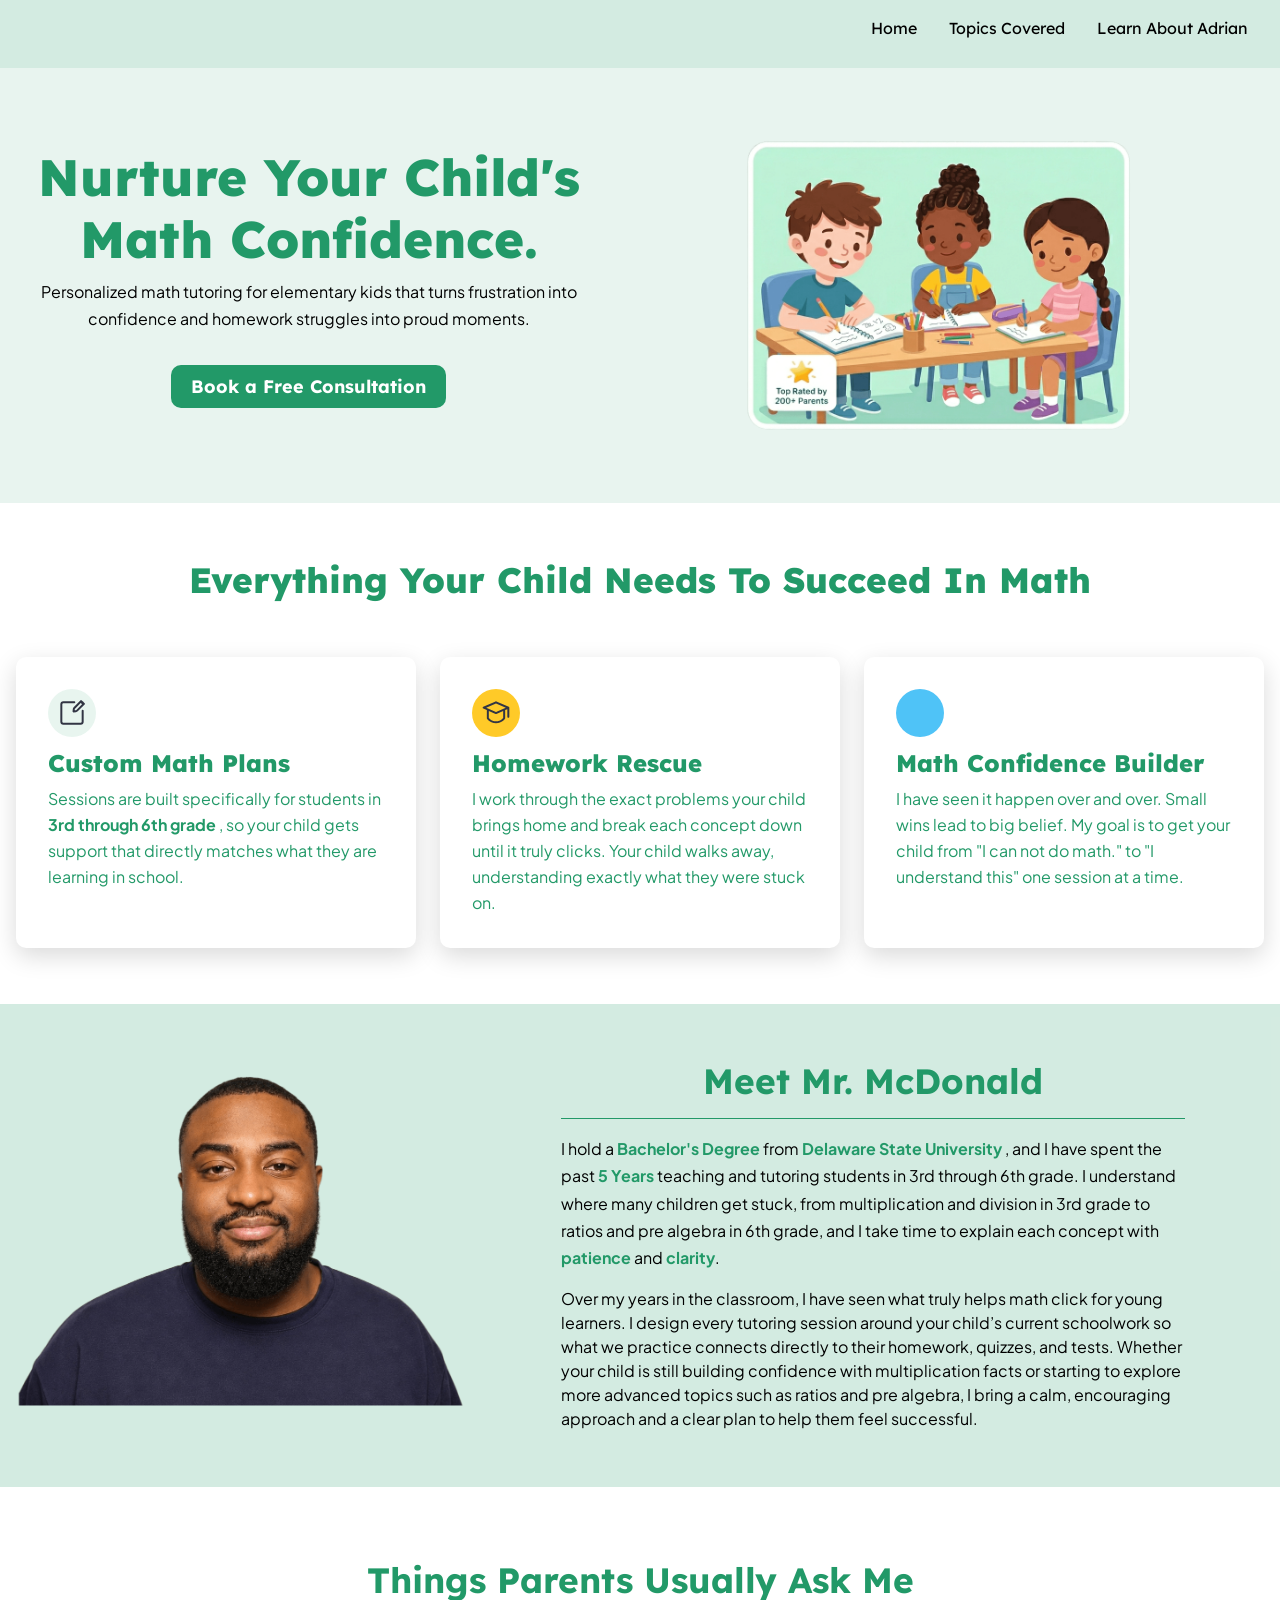
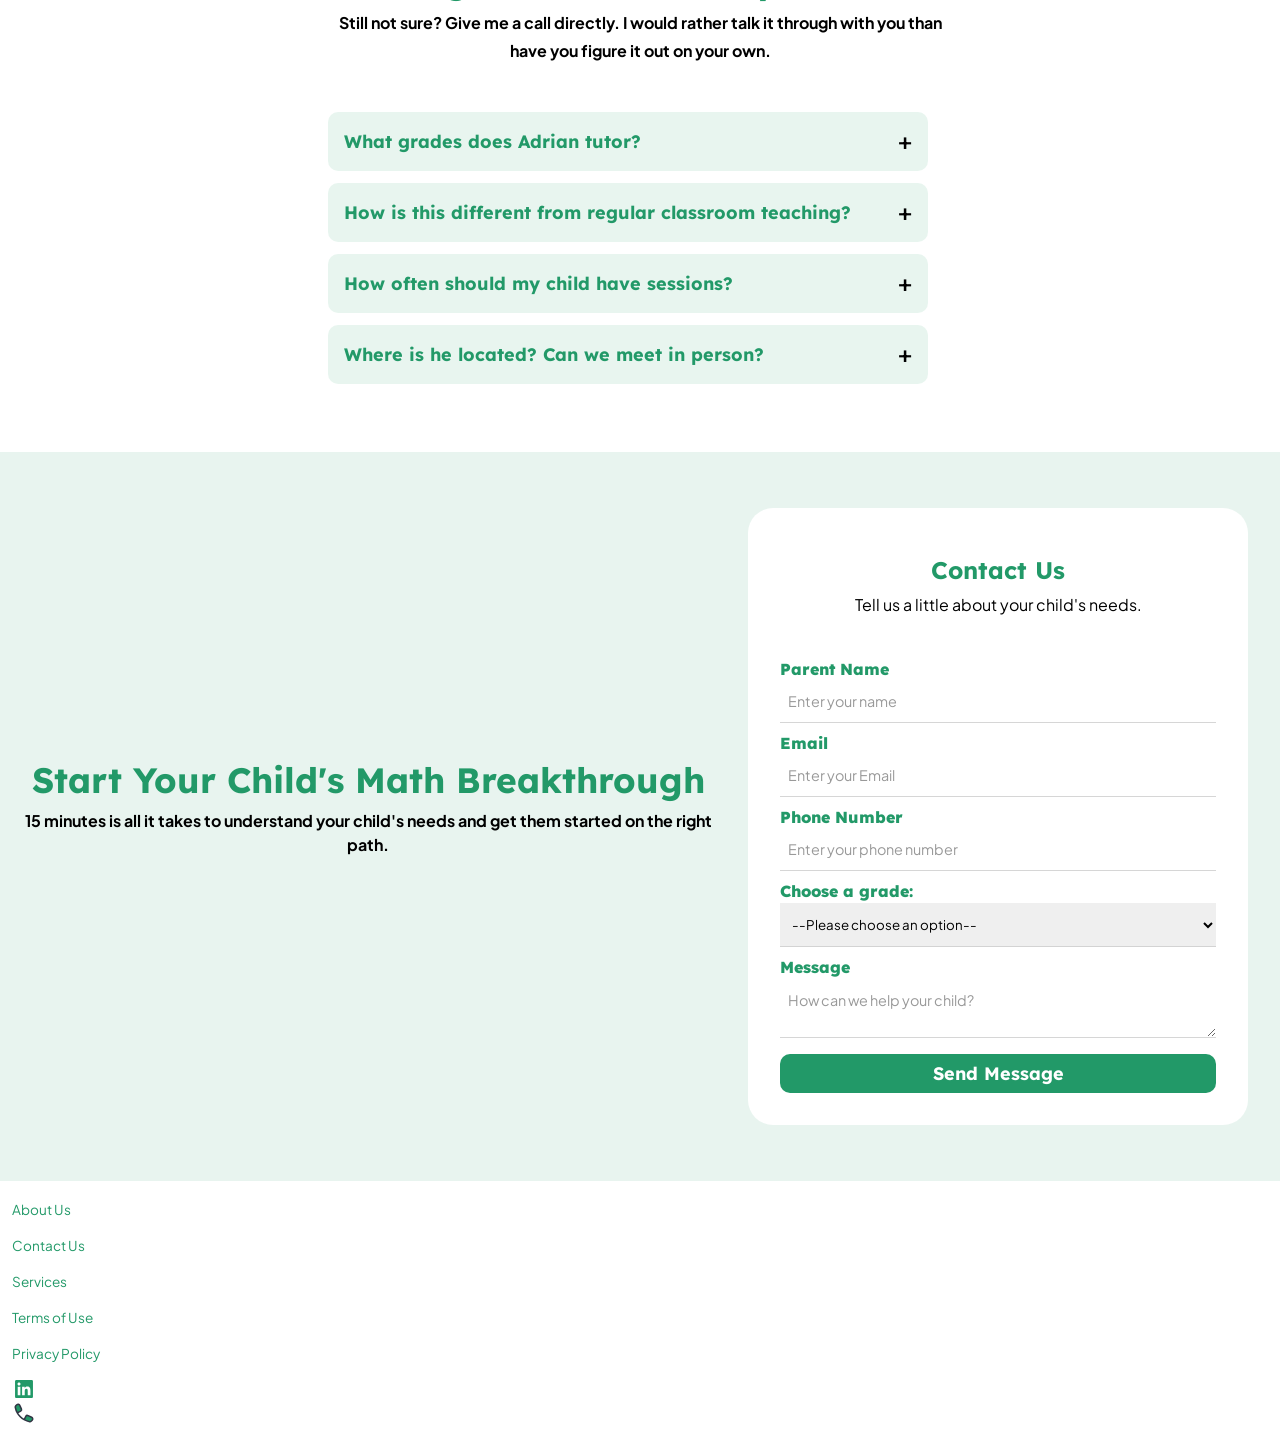
==== commit a4efc2d7: "Change output message from 'Hello World' to 'Goodbye World'" ====
--- a/index.html
+++ b/index.html
@@ -88,9 +88,10 @@
                 </svg>
                 <h3 class="card__title">Custom Math Plans</h3>
                 <p class="card__text">
-                  Sessions are built specifically for the 3rd and 6th grades
-                  curriculum, so your child gets support that directly matches
-                  what they are learning in school.
+                  Sessions are built specifically for students in
+                  <span class="fw-bold tx-primary"> 3rd through 6th grade </span
+                  >, so your child gets support that directly matches what they
+                  are learning in school.
                 </p>
               </div>
             </div>
@@ -130,11 +131,12 @@
                   xmlns="http://www.w3.org/2000/svg"
                 >
                   <path
-                    d="M18.598 3.3752L20.6245 5.40176M13.7344 4H5.5C4.67157 4 4 4.67157 4 5.5V18.5C4 19.3284 4.67157 20 5.5 20H18.5C19.3284 20 20 19.3284 20 18.5V10.2676M13.1524 10.8473L14.8993 10.6583C15.2394 10.6215 15.5567 10.4696 15.7986 10.2277L20.9568 5.06945C21.3474 4.67893 21.3474 4.04576 20.9568 3.65524L20.3445 3.04289C19.954 2.65237 19.3208 2.65237 18.9303 3.04289L13.7721 8.20113C13.5302 8.44302 13.3782 8.76032 13.3414 9.10042L13.1524 10.8473Z"
-                    stroke="#323544"
-                    stroke-width="1.5"
-                    stroke-linecap="round"
-                    stroke-linejoin="round"
+                    d="M22 5.25C22 4.83579 21.6642 4.5 21.25 4.5C20.8358 4.5 20.5 4.83579 20.5 5.25V11.25H16.5C15.2574 11.25 14.25 12.2574 14.25 13.5V18.75C14.25 19.1642 14.5858 19.5 15 19.5C15.4142 19.5 15.75 19.1642 15.75 18.75V13.5C15.75 13.0858 16.0858 12.75 16.5 12.75H20.5V18.75C20.5 19.1642 20.8358 19.5 21.25 19.5C21.6642 19.5 22 19.1642 22 18.75V5.25Z"
+                  />
+                  <path
+                    fill-rule="evenodd"
+                    clip-rule="evenodd"
+                    d="M2.75 6C2.55109 6 2.36032 6.07902 2.21967 6.21967C2.07902 6.36032 2 6.55109 2 6.75V18.75C2 19.1642 2.33579 19.5 2.75 19.5C3.16421 19.5 3.5 19.1642 3.5 18.75V11.25H11.25V18.75C11.25 19.1642 11.5858 19.5 12 19.5C12.4142 19.5 12.75 19.1642 12.75 18.75V6.75C12.75 6.33579 12.4142 6 12 6H2.75ZM11.25 9.75H3.5V7.5H11.25V9.75Z"
                   />
                 </svg>
                 <h3 class="card__title">Math Confidence Builder</h3>
@@ -169,31 +171,28 @@
               <h4 class="lrg-text tx-primary flex-center">Meet Mr. McDonald</h4>
               <hr class="style-one" />
               <p>
-                Adrian holds a
+                I hold a
                 <span class="fw-bold tx-primary">Bachelor's Degree </span> from
                 <span class="fw-bold tx-primary"
-                  >Delaware State University
-                </span>
-                and has spent the past
-                <span class="fw-bold tx-primary">5 Years </span> teaching
-                students in 3rd and 6th grade. He understands exactly where
-                Young learners get stuck on multiplication and division in 3rd
-                grade grade to ratios and pre-algebra in 6th grade. Every
-                concept is covered with
+                  >Delaware State University </span
+                >, and I have spent the past
+                <span class="fw-bold tx-primary">5 Years </span> teaching and
+                tutoring students in 3rd through 6th grade. I understand where
+                many children get stuck, from multiplication and division in 3rd
+                grade to ratios and pre algebra in 6th grade, and I take time to
+                explain each concept with
                 <span class="fw-bold tx-primary">patience</span> and
                 <span class="fw-bold tx-primary">clarity</span>.
               </p>
-              <p>
-                Throughout his
-                <span class="fw-bold tx-primary">5 Years </span> in the
-                classroom, Adrian has seen firsthand what makes math click for
-                young students. He builds every session around your child's
-                current schoolwork, so nothing feels disconnected or confusing.
-                Whether your child is mastering multiplication tables in 3rd
-                grade grade or navigating ratios and pre-algebra in 6th grade,
-                Adrian meets them with a clear plan and a calm, encouraging
-                approach.
-              </p>
+
+              Over my years in the classroom, I have seen what truly helps math
+              click for young learners. I design every tutoring session around
+              your child’s current schoolwork so what we practice connects
+              directly to their homework, quizzes, and tests. Whether your child
+              is still building confidence with multiplication facts or starting
+              to explore more advanced topics such as ratios and pre algebra, I
+              bring a calm, encouraging approach and a clear plan to help them
+              feel successful.
             </div>
           </div>
         </div>
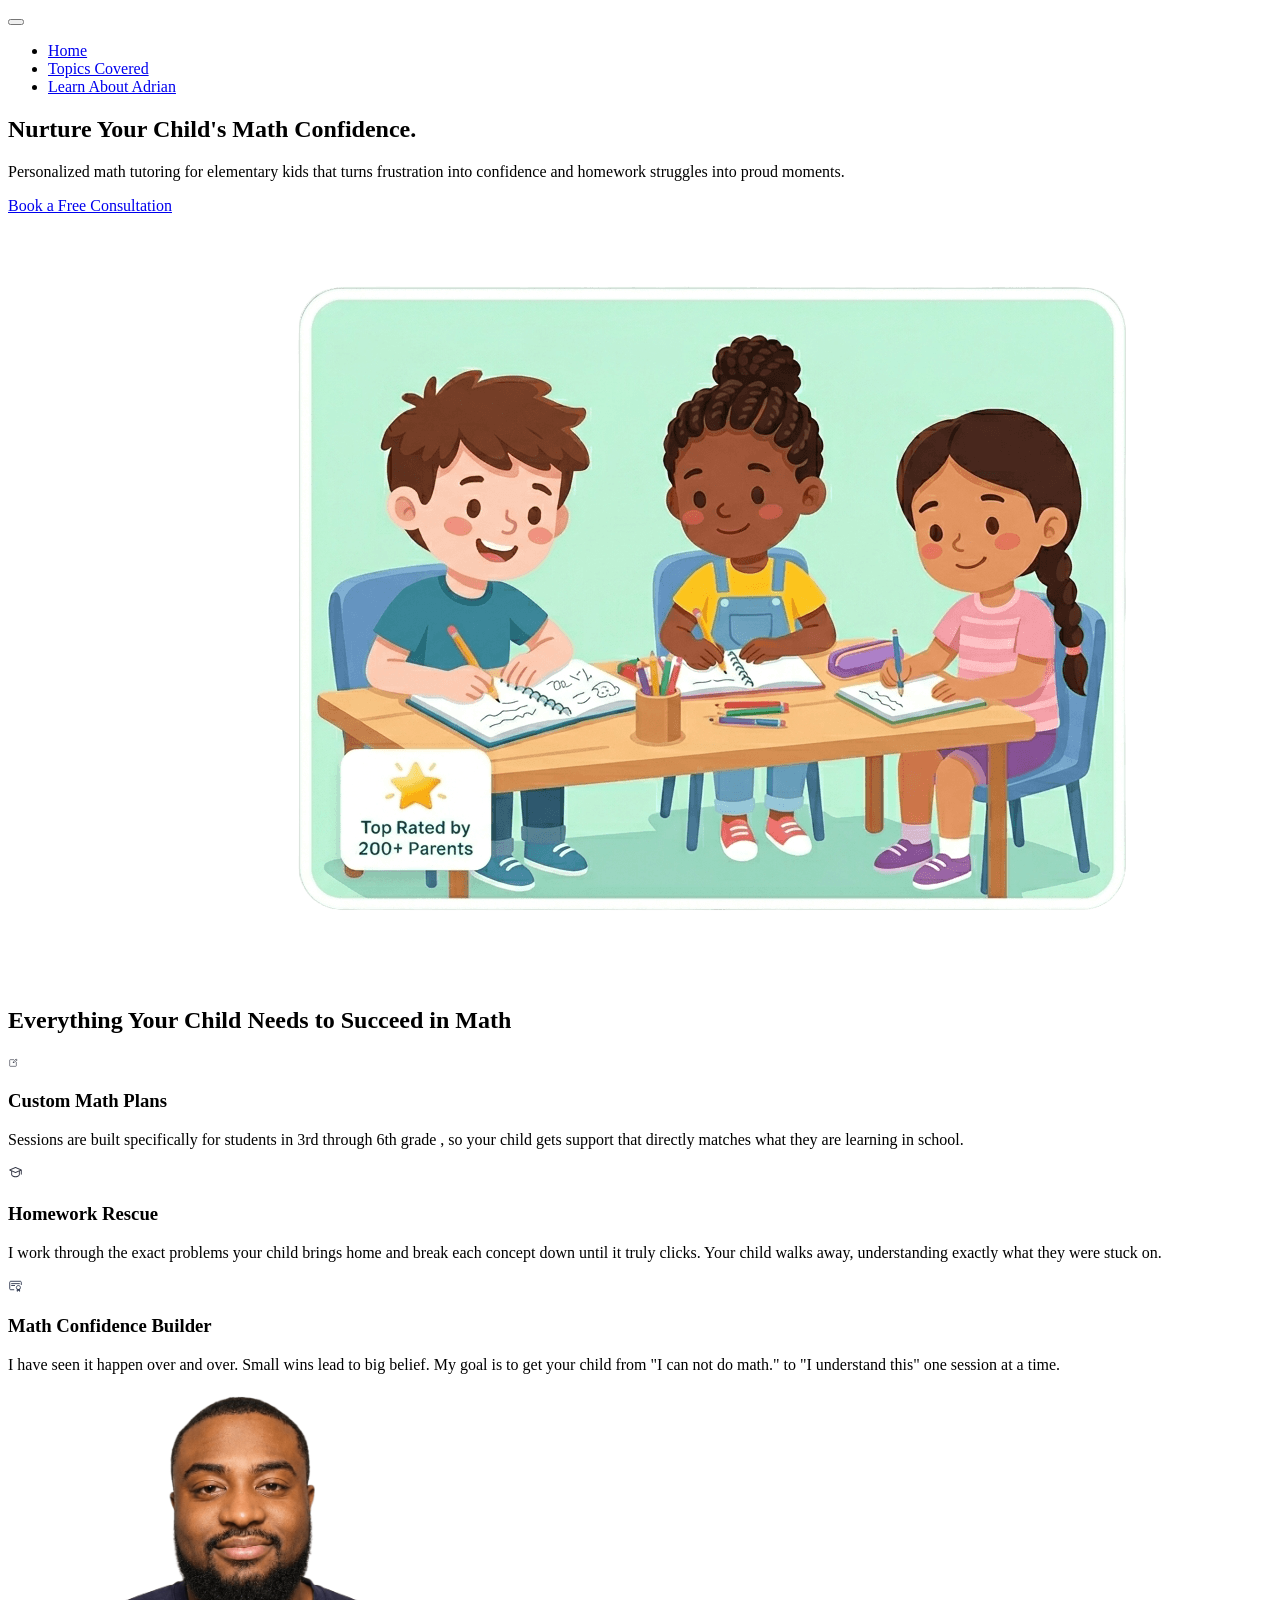
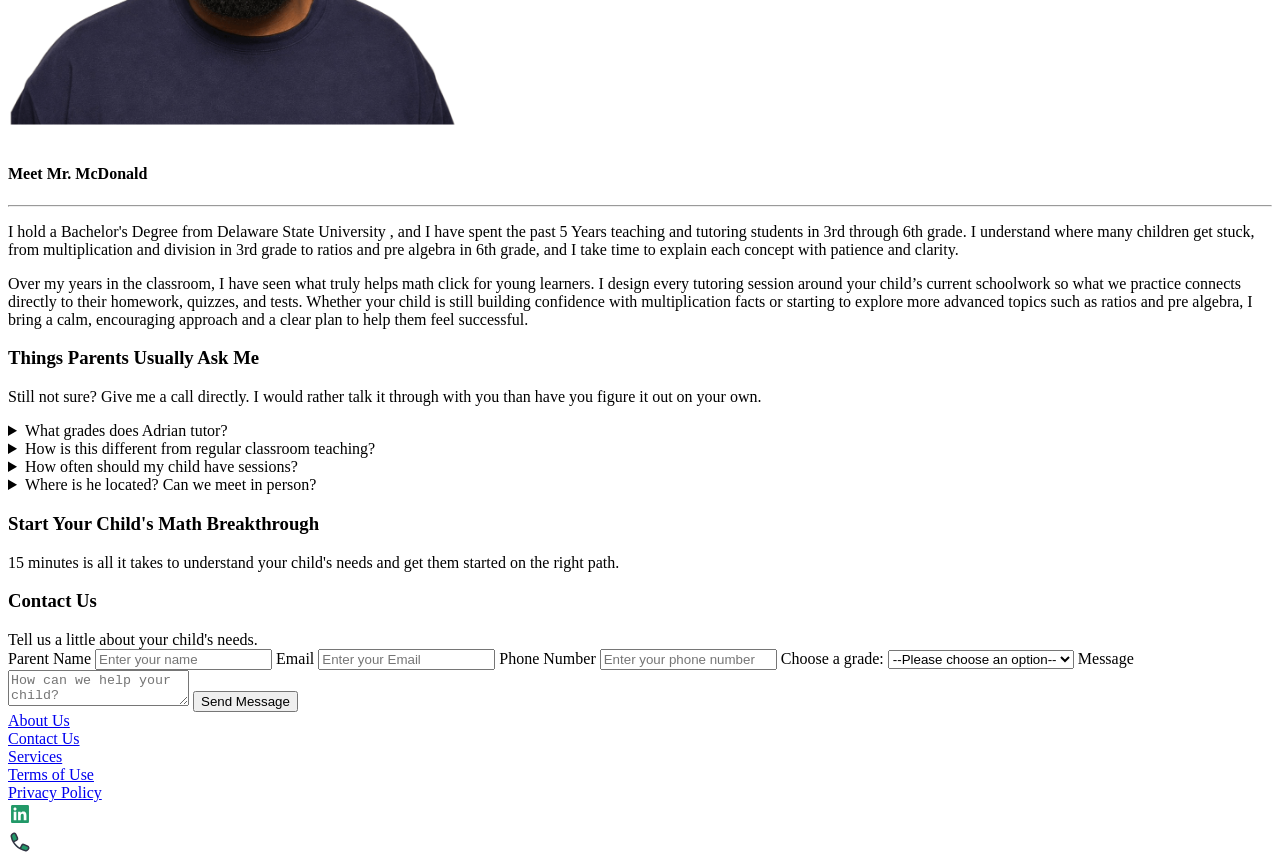
==== commit e9aac1c1: "Updated Favicon" ====
--- a/index.html
+++ b/index.html
@@ -11,7 +11,8 @@
 sessions available. Book a free consultation today."
     />
     <title>Precision Math Tutoring</title>
-    <link rel="stylesheet" href="styles.css" />
+    <link rel="icon" type="image/png" href="logop.png"/>
+    <link rel="stylesheet" href="krisscss.css" />
     <script src="index.js" defer></script>
   </head>
   <body>
@@ -122,23 +123,29 @@
             </div>
             <div class="card__wrapper">
               <div class="card__content">
+                
                 <svg
-                  class="card__svg bg-accent"
-                  width="10"
-                  height="10"
+                 class="card__svg bg-accent"
+                  width="15"
+                  height="15"
                   viewBox="0 0 24 24"
                   fill="none"
                   xmlns="http://www.w3.org/2000/svg"
+                  transform="rotate(0 0 0)"
                 >
                   <path
-                    d="M22 5.25C22 4.83579 21.6642 4.5 21.25 4.5C20.8358 4.5 20.5 4.83579 20.5 5.25V11.25H16.5C15.2574 11.25 14.25 12.2574 14.25 13.5V18.75C14.25 19.1642 14.5858 19.5 15 19.5C15.4142 19.5 15.75 19.1642 15.75 18.75V13.5C15.75 13.0858 16.0858 12.75 16.5 12.75H20.5V18.75C20.5 19.1642 20.8358 19.5 21.25 19.5C21.6642 19.5 22 19.1642 22 18.75V5.25Z"
+                    d="M18.5151 17.9644C17.9808 18.3414 17.3289 18.5629 16.6252 18.5629C15.9228 18.5629 15.272 18.3423 14.7383 17.9665V21.25L16.6267 19.5228L18.5151 21.25V17.9644Z"
+                    fill="#343C54"
                   />
                   <path
-                    fill-rule="evenodd"
-                    clip-rule="evenodd"
-                    d="M2.75 6C2.55109 6 2.36032 6.07902 2.21967 6.21967C2.07902 6.36032 2 6.55109 2 6.75V18.75C2 19.1642 2.33579 19.5 2.75 19.5C3.16421 19.5 3.5 19.1642 3.5 18.75V11.25H11.25V18.75C11.25 19.1642 11.5858 19.5 12 19.5C12.4142 19.5 12.75 19.1642 12.75 18.75V6.75C12.75 6.33579 12.4142 6 12 6H2.75ZM11.25 9.75H3.5V7.5H11.25V9.75Z"
+                    d="M21.25 10.5642V6.75C21.25 5.92157 20.5784 5.25 19.75 5.25H4.25C3.42157 5.25 2.75 5.92157 2.75 6.75V17.25C2.75 18.0784 3.42157 18.75 4.25 18.75H9.30078M5.75 9H18.25M5.75 12H10.5625M16.6252 18.5629C18.4375 18.5629 19.9067 17.0938 19.9067 15.2815C19.9067 13.4692 18.4375 12 16.6252 12C14.8129 12 13.3438 13.4692 13.3438 15.2815C13.3438 17.0938 14.8129 18.5629 16.6252 18.5629ZM16.6252 18.5629C17.3289 18.5629 17.9808 18.3414 18.5151 17.9644V21.25L16.6267 19.5228L14.7383 21.25V17.9665C15.272 18.3423 15.9228 18.5629 16.6252 18.5629Z"
+                    stroke="#343C54"
+                    stroke-width="1.5"
+                    stroke-linecap="round"
+                    stroke-linejoin="round"
                   />
                 </svg>
+
                 <h3 class="card__title">Math Confidence Builder</h3>
                 <p class="card__text">
                   I have seen it happen over and over. Small wins lead to big
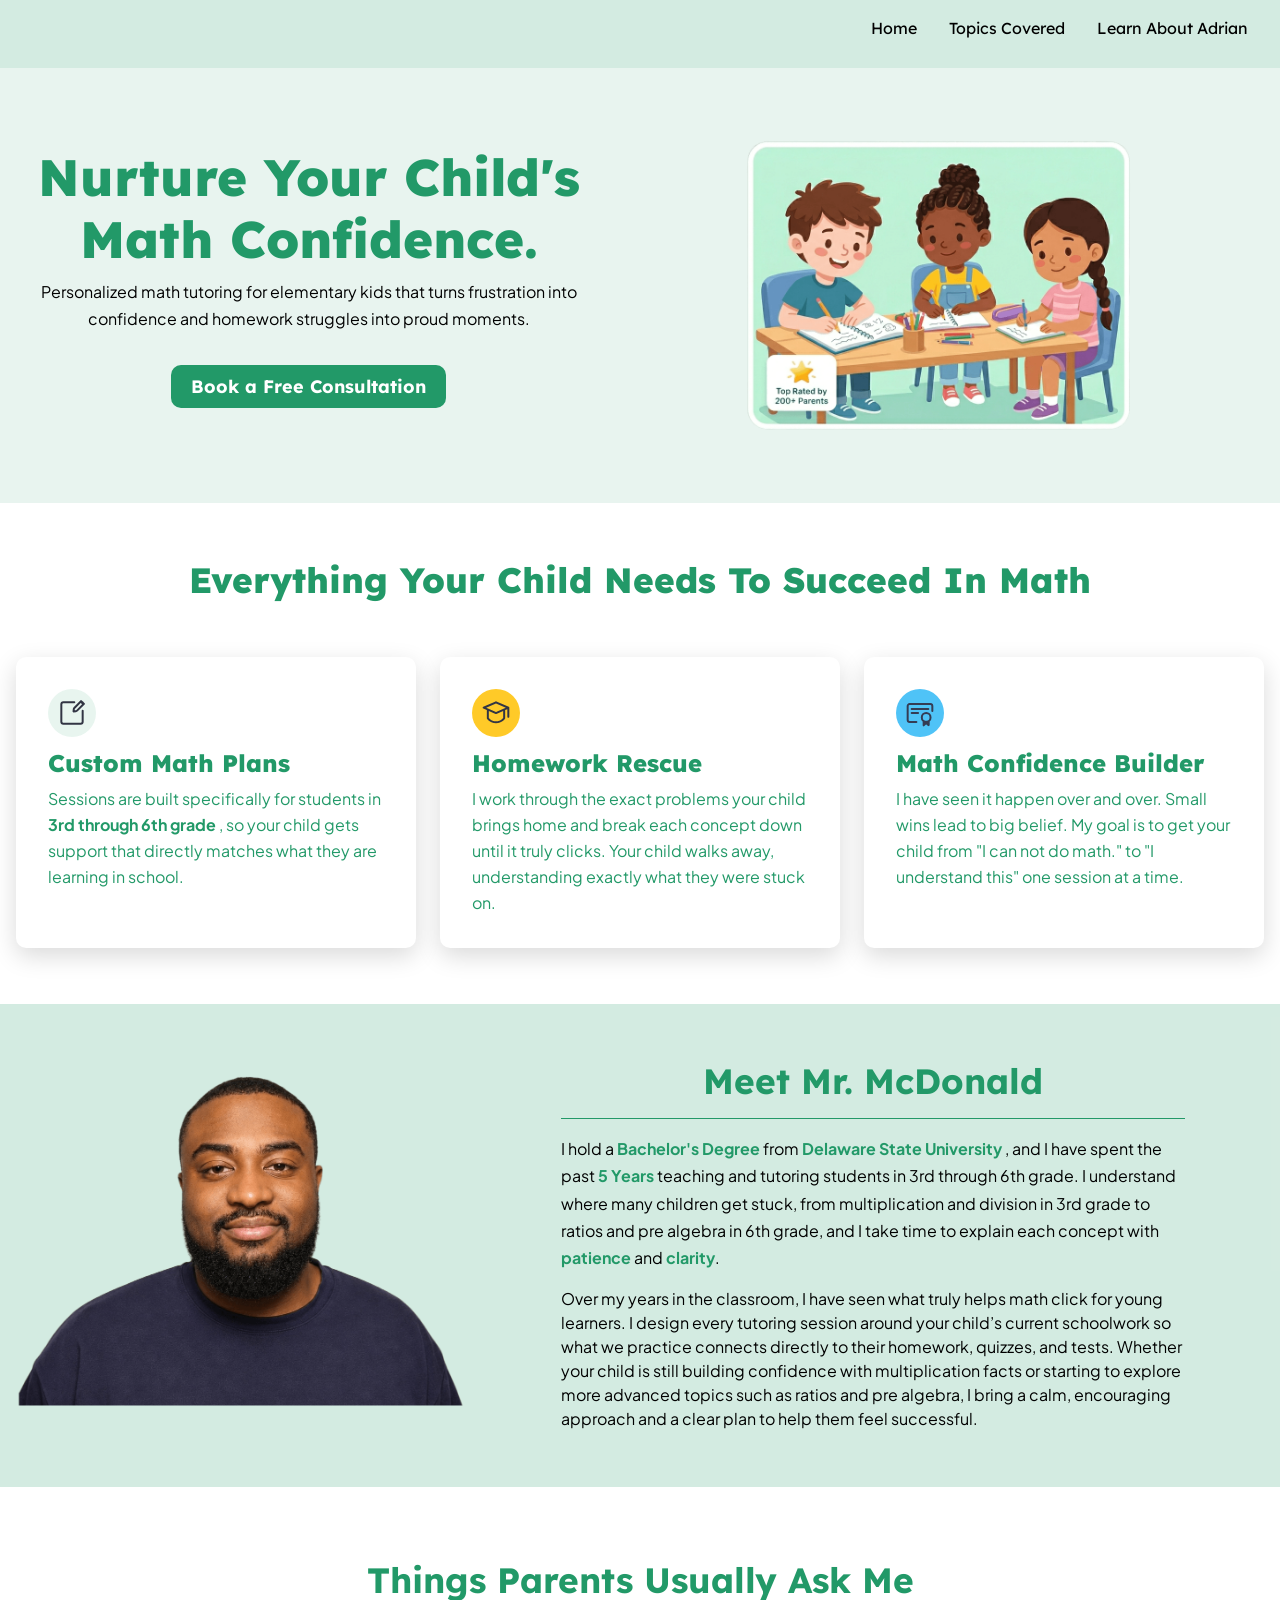
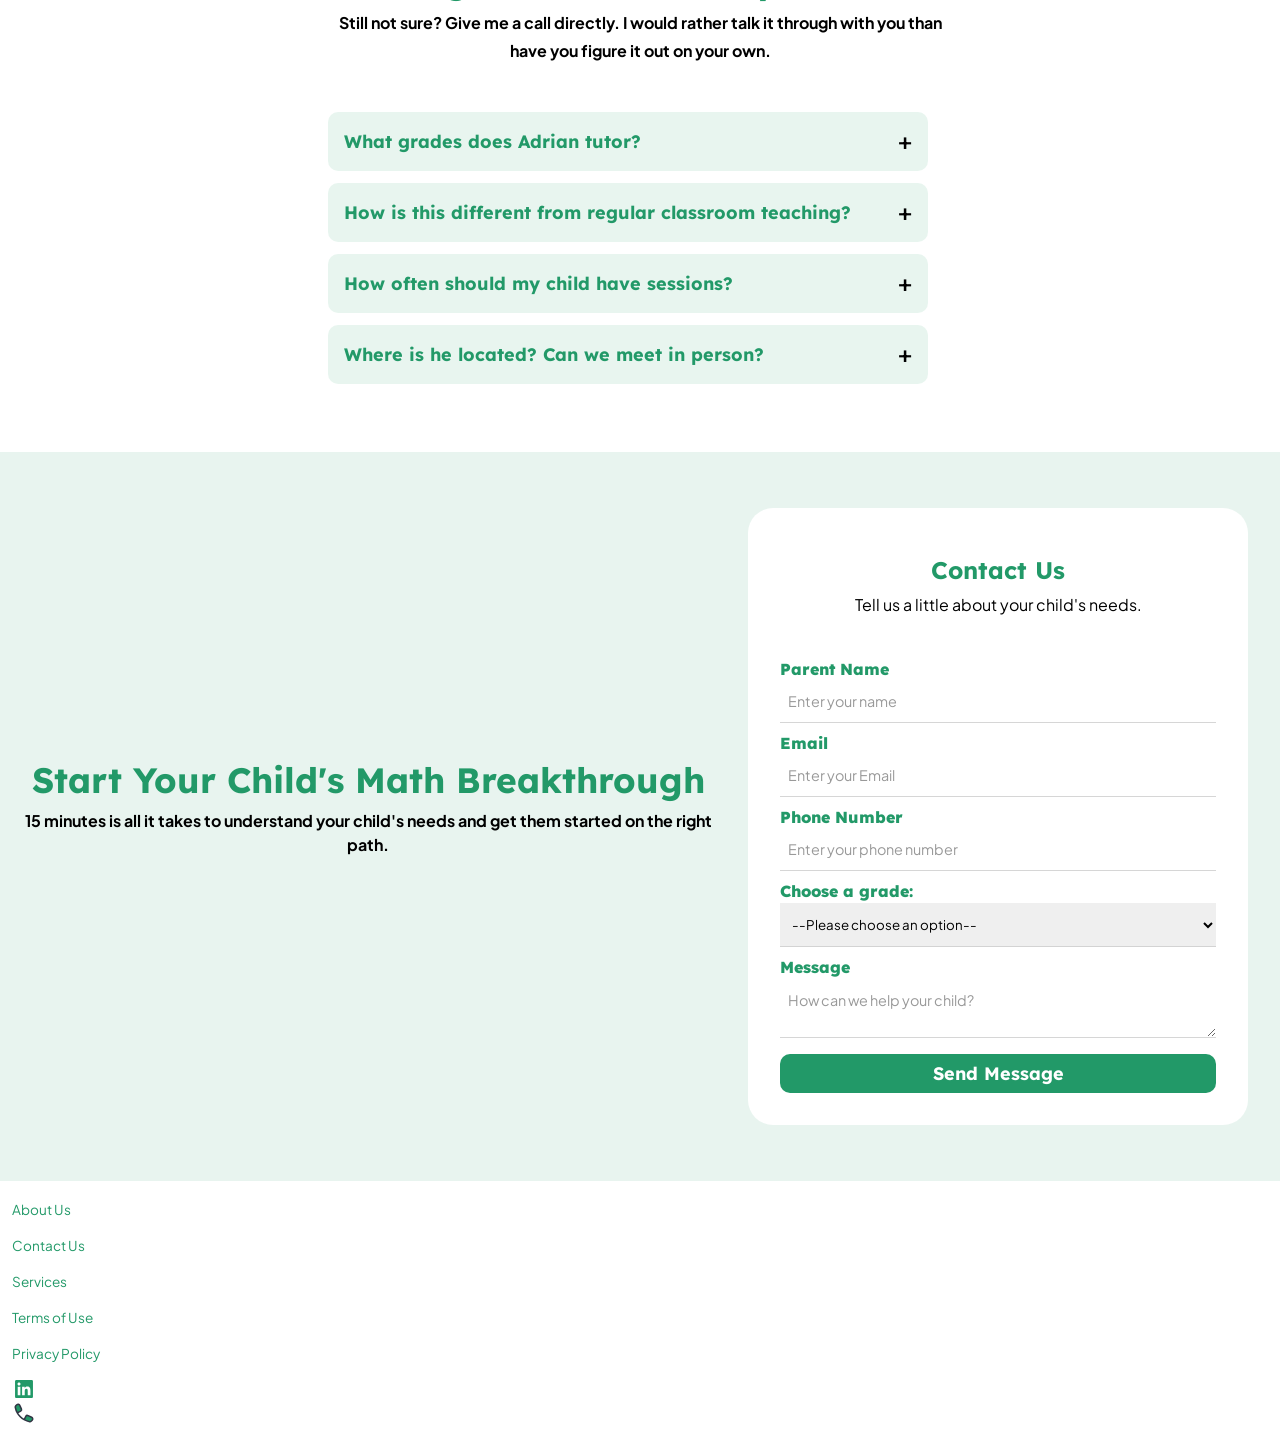
==== commit e2319f85: "Updated Style Sheet" ====
--- a/index.html
+++ b/index.html
@@ -12,7 +12,7 @@
     />
     <title>Precision Math Tutoring</title>
     <link rel="icon" type="image/png" href="logop.png"/>
-    <link rel="stylesheet" href="krisscss.css" />
+    <link rel="stylesheet" href="styles.css" />
     <script src="index.js" defer></script>
   </head>
   <body>
--- a/styles.css
+++ b/styles.css
@@ -0,0 +1,741 @@
+@import url("https://fonts.googleapis.com/css2?family=Lexend:wght@100..900&family=Plus+Jakarta+Sans:ital,wght@0,200..800;1,200..800&display=swap");
+:root {
+  /* Spacing Scale (4px base unit) */
+  --sp-1: 0.25rem; /*  4px */
+  --sp-2: 0.5rem; /*  8px */
+  --sp-3: 0.75rem; /* 12px */
+  --sp-4: 1rem; /* 16px */
+  --sp-5: 1.25rem; /* 20px */
+  --sp-6: 1.5rem; /* 24px */
+  --sp-8: 2rem; /* 32px */
+  --sp-10: 2.5rem; /* 40px */
+  --sp-12: 3rem; /* 48px */
+  --sp-16: 4rem; /* 64px */
+  /* Spacing Scale (4px base unit) */
+
+  /* Font Sizes — fluid clamp() scale */
+  --font-family: "Plus Jakarta Sans", sans-serif;
+  --ff-header: "Lexend", sans-serif;
+  --fs-small: clamp(0.875rem, 0.8rem + 0.35vw, 1rem); /* 14px → 16px */
+  --fs-base: clamp(1rem, 0.95rem + 0.25vw, 1.125rem); /* 16px → 18px */
+  --fs-medium: clamp(1.125rem, 1rem + 0.75vw, 1.5rem); /* 18px → 24px */
+  --fs-large: clamp(1.5rem, 1.2rem + 1.25vw, 2.25rem); /* 24px → 36px */
+  --fs-xlarge: clamp(2rem, 1.2rem + 2.5vw, 3.5rem); /* 32px → 56px */
+  --fw-bold: 700;
+  --fw-vbold: 800; /* Font Sizes — fluid clamp() scale */
+  /* ── Brand Colors ── */
+  --clr-primary: rgba(34, 153, 104, 1); /* main green */
+  --clr-primary-hover: rgba(27, 122, 83, 1); /* darkened green for hover */
+  --clr-primary-light: rgba(34, 153, 104, 0.1); /* tinted surface */
+  --clr-primary-acc: #91fec4; /* light mint accent */
+  --clr-white: #ffffff;
+
+  --clr-secondary: rgba(255, 202, 40, 1); /* yellow */
+  --clr-secondary-hover: rgba(204, 160, 28, 1); /* darkened yellow for hover */
+  --clr-secondary-light: rgba(255, 202, 40, 0.15); /* tinted surface */
+
+  --clr-accent: rgba(79, 195, 247, 1); /* sky blue */
+  --clr-accent-hover: rgba(56, 163, 214, 1); /* darkened blue for hover */
+  --clr-accent-light: rgba(79, 195, 247, 0.1); /* tinted surface */
+  /* ── Text ── */
+  --clr-text: rgba(26, 26, 26, 1); /* primary body text */
+  --clr-text-muted: rgba(107, 114, 128, 1); /* captions, labels */
+  --clr-text-faint: rgba(156, 163, 175, 1); /* placeholders, disabled */
+  --clr-text-inverse: rgba(255, 255, 255, 1); /* text on dark backgrounds */
+}
+
+/* Box sizing */
+*,
+*::before,
+*::after {
+  box-sizing: border-box;
+}
+
+/* Remove default spacing */
+* {
+  margin: 0;
+  padding: 0;
+}
+
+/* Core page defaults */
+html {
+  -webkit-text-size-adjust: 100%;
+  text-size-adjust: 100%;
+  scroll-behavior: smooth;
+}
+
+body {
+  min-height: 100vh;
+  line-height: 1.5;
+  text-rendering: optimizeSpeed;
+  font-family: var(--font-family);
+  background-color: var(--clr-primary-light);
+}
+
+/* Media defaults */
+img,
+picture,
+video,
+canvas,
+svg {
+  display: block;
+  max-width: 100%;
+}
+
+/* Form elements inherit typography */
+input,
+button,
+textarea,
+select {
+  font-family: inherit;
+}
+
+/* Prevent long text overflow */
+p,
+h1,
+h2,
+h3,
+h4,
+h5,
+h6 {
+  overflow-wrap: break-word;
+}
+
+/* Lists without bullets when used as UI */
+ul,
+ol {
+  list-style: none;
+}
+
+ul li {
+  margin-bottom: 0.75rem;
+}
+
+.container-item ul  li:before {
+   content: "✔";
+  display: inline-flex;
+  width: 1.5em;
+  height: 1.5em;
+  color: var(--clr-primary);
+  margin-right: 0.5em;
+} 
+
+hr.style-one {
+  border: 0;
+  height: 1px;
+  margin: var(--sp-4) 0;
+  background-color: var(--clr-primary);
+}
+
+/* Links */
+a {
+  text-decoration: none;
+  color: inherit;
+}
+
+/* Headings — fluid scale per level */
+:is(h1, h2, h3, h4, h5, h6) {
+  font-family: var(--ff-header);
+  line-height: 1.2;
+  text-wrap: wrap;
+  white-space: wrap;
+  font-weight: var(--fw-bold);
+  text-transform: capitalize;
+  margin-bottom: var(--sp-2);
+}
+
+h1 {
+  font-size: var(--fs-xlarge); /* 32px → 56px */
+  font-weight: var(--fw-vbold);
+}
+
+h2 {
+  font-size: var(--fs-large); /* 24px → 36px */
+  font-weight: var(--fw-vbold);
+}
+
+h3 {
+  font-size: var(--fs-medium); /* 18px → 24px */
+  font-weight: var(--fw-bold);
+}
+
+h4 {
+  font-size: var(--fs-base); /* 16px → 18px */
+  font-weight: var(--fw-bold);
+}
+
+h5,
+h6 {
+  font-size: var(--fs-small); /* 14px → 16px */
+  font-weight: var(--fw-bold);
+}
+/* Headings — fluid scale per level */
+
+/* ── Header & Nav Layout ── */
+header {
+  background-color: var(--clr-primary-light);
+  position: relative;
+  top: 0;
+  z-index: 10;
+  font-family: var(--ff-header);
+}
+
+nav {
+  display: flex;
+  align-items: center;
+  justify-content: flex-end; /* links sit on the right */
+  padding: 1rem 2rem;
+  position: relative;
+}
+
+/* ── Nav Links ── */
+.nav-links {
+  display: flex;
+  gap: 2rem;
+  list-style: none;
+}
+
+.menu-links a {
+  color: var(--clr-grey);
+  text-decoration: none;
+  font-size: 1rem;
+  transition: color 0.2s ease;
+}
+
+.menu-links a:hover {
+  color: var(--clr-secondary);
+}
+
+/* ── CTA Button (Free Estimate) ── */
+.cta-link {
+  background-color: var(--clr-secondary);
+  color: var(--clr-grey) !important;
+  padding: 0.5rem 1.2rem;
+  border-radius: 4px;
+  font-weight: bold;
+  transition: background-color 0.2s ease !important;
+}
+
+.cta-link:hover {
+  background-color: #c73652 !important;
+  color: #fff !important;
+}
+
+/* ── Hamburger Button ── */
+.menu-toggle {
+  display: none;
+  flex-direction: column;
+  gap: 5px;
+  background: none;
+  border: none;
+  cursor: pointer;
+  padding: 4px;
+}
+
+/* Build the 3 bars using ::before, ::after, and a middle shadow */
+.menu-toggle::before,
+.menu-toggle::after {
+  content: "";
+  display: block;
+  width: 25px;
+  height: 3px;
+  background-color: black;
+  border-radius: 3px;
+  transition:
+    transform 0.3s ease,
+    opacity 0.3s ease;
+}
+
+/* Middle bar via box-shadow on ::before */
+.menu-toggle::before {
+  box-shadow: 0 8px 0 #fff;
+}
+
+/* ── Hamburger X Animation ── */
+.menu-toggle.active::before {
+  transform: translateY(0px) rotate(45deg);
+  box-shadow: none;
+}
+
+.menu-toggle.active::after {
+  transform: translateY(-8px) rotate(-45deg);
+}
+
+/* ── Mobile Styles ── */
+@media (max-width: 768px) {
+  nav {
+    flex-wrap: wrap;
+    justify-content: flex-end;
+    .menu-toggle {
+      display: flex;
+    }
+
+    .nav-links {
+      display: none;
+      flex-direction: column;
+      gap: 0;
+      width: 100%;
+      padding: 0.5rem 0;
+    }
+
+    .nav-links.active {
+      display: flex;
+    }
+
+    .menu-links a {
+      display: block;
+      padding: 0.85rem 2rem;
+      border-bottom: 1px solid var(--clr-primary);
+    }
+
+    .menu-links a:hover {
+      background-color: var(--clr-primary);
+    }
+
+    /* CTA still stands out on mobile */
+    .cta-link {
+      display: inline-block;
+      border-radius: 4px;
+    }
+  }
+}
+/* ── Mobile Styles ── */
+
+.section {
+  padding-block: clamp(var(--sp-8), 6vw, var(--sp-10));
+
+  .container-sm {
+    width: 100%;
+    max-width: 640px;
+    margin-inline: auto;
+    padding-inline: var(--sp-2);
+
+    @media (width <= 569px) {
+      flex-wrap: wrap;
+    }
+    p {
+      margin-bottom: 1rem;
+      line-height: 1.7;
+    }
+  }
+
+  .container-md {
+    width: 100%;
+    max-width: 960px;
+    margin-inline: auto;
+    padding-inline: var(--sp-4);
+  }
+
+  .container-lg {
+    width: 100%;
+    max-width: 1400px;
+    height: 100%;
+    margin-inline: auto;
+    padding-inline: var(--sp-4);
+  }
+}
+
+/*Color Classes*/
+.bg-primary {
+  background-color: var(--clr-primary-light);
+}
+
+.bg-secondary {
+  background-color: var(--clr-secondary);
+}
+.bg-accent {
+  background-color: var(--clr-accent);
+}
+.bg-white {
+  background-color: var(--clr-white);
+}
+
+.tx-primary {
+  color: var(--clr-primary);
+}
+.tx-secondary {
+  color: var(--clr-secondary);
+}
+
+.fw-bold {
+  font-weight: var(--fw-bold);
+}
+.lrg-text {
+  font-size: var(--fs-large);
+}
+
+.border-bottom {
+  border-bottom: 1px solid var(--clr-primary);
+  padding-bottom: var(--sp-2);
+  @media (width >= 757px) {
+    border: none;
+  }
+}
+
+/*Color Classes*/
+
+/*Buttons Styling*/
+.primary-btn {
+  display: inline-block;
+  background-color: var(--clr-primary);
+  color: var(--clr-white);
+  font-family: var(--ff-header);
+  font-weight: var(--fw-bold);
+  font-size: var(--fs-base);
+  border-radius: 10px;
+  border: none;
+  padding: 0.5rem 1.25rem;
+  margin-top: var(--sp-4);
+  text-decoration: none;
+  transition:
+    background-color 0.2s ease,
+    color 0.2s ease,
+    border-color 0.2s ease;
+
+  &:hover {
+    background-color: var(--clr-secondary);
+    border-color: var(--clr-secondary);
+    color: var(--clr-text);
+  }
+}
+
+.secondary-btn {
+  display: inline-block;
+  background-color: transparent;
+  color: var(--clr-primary);
+  font-family: var(--ff-header);
+  font-weight: var(--fw-bold);
+  font-size: var(--fs-base);
+  border: none;
+  padding: 1rem 0.75rem;
+  border-radius: 10px;
+  text-decoration: none;
+  transition:
+    background-color 0.2s ease,
+    color 0.2s ease,
+    border-color 0.2s ease;
+
+  &:hover {
+    background-color: var(--clr-primary);
+    color: var(--clr-white);
+  }
+}
+
+.outline-btn {
+  display: inline-block;
+  background-color: transparent;
+  color: var(--clr-primary);
+  font-family: var(--ff-header);
+  font-weight: var(--fw-bold);
+  font-size: var(--fs-base);
+  border: 2px solid var(--clr-primary);
+  padding: 0.5rem 1.25rem;
+  border-radius: 10px;
+  text-decoration: none;
+  transition:
+    background-color 0.2s ease,
+    color 0.2s ease,
+    border-color 0.2s ease;
+
+  &:hover {
+    background-color: var(--clr-primary);
+    color: var(--clr-white);
+  }
+}
+/*Buttons Styling*/
+
+/*Flexbox Classes */
+.flex-row-center-wrap {
+  display: flex;
+  flex-flow: row nowrap;
+  align-items: center;
+  justify-content: center;
+  gap: 0.75rem;
+  @media (width <= 757px) {
+    flex-wrap: wrap;
+  }
+}
+
+.flex-row-stretch-wrap {
+  display: flex;
+  flex-flow: row nowrap;
+  align-items: stretch;
+  justify-content: space-between;
+  padding: 1rem 0;
+  margin-top: var(--sp-4);
+  @media (width <= 757px) {
+    flex-wrap: wrap;
+    gap: 1.25rem;
+  }
+}
+
+.flex-space-between-wrap {
+  display: flex;
+  flex-flow: row nowrap;
+  justify-content: space-between;
+  gap: 1rem;
+  @media (width <= 757px) {
+    flex-direction: column;
+  }
+}
+
+.flex-col {
+  display: flex;
+  flex-flow: column nowrap;
+  align-items: center;
+  gap: 0.75rem;
+}
+
+.flex-col-start {
+  display: flex;
+  flex-flow: column nowrap;
+  align-items: flex-start;
+  gap: 0.75rem;
+  @media (width <= 757px) {
+    flex-wrap: wrap;
+  }
+}
+.flex-row-between-wrap {
+  display: flex;
+  flex-flow: row wrap;
+  justify-content: center;
+  align-items: center;
+  gap: 1rem;
+  padding: 1rem 0;
+}
+
+.flex-col-start {
+  display: flex;
+  flex-flow: column nowrap;
+  align-items: flex-start;
+  gap: 0.75rem;
+}
+
+.flex-container {
+  display: flex;
+  flex-flow: row nowrap;
+  gap: var(--sp-4);
+  container-type: inline-size;
+  @media (width <= 569px) {
+    flex-wrap: wrap;
+  }
+}
+.flex-center {
+  margin-bottom: 1rem;
+  display: flex;
+  flex-direction: column;
+  flex-wrap: wrap;
+  place-items: center;
+}
+/*Flexbox Classes */
+
+/* Wrapper */
+.frame-wrapper {
+  border-radius: 10px;
+  padding: var(--sp-6);
+  background-color: white;
+}
+.text-wrapper {
+ padding:1rem 0; 
+  text-align: center;
+  margin-bottom: var(--sp-4);
+  @media (width <= 767px) {
+   margin-bottom: var(--sp-2);
+  }
+}
+
+.img-wrapper {
+  max-width: 700px;
+  height: auto;
+}
+
+.container-wrapper {
+  display: flex;
+  justify-content: center;
+  flex-flow: row wrap;
+  border-radius: 16px;
+  background: white;
+  .container-item {
+    flex: 1 1 450px;
+    padding: 1rem;
+    max-width: 450px;
+    @media (width <= 569px) {
+      flex: 1 1 100%;
+    }
+  }
+}
+
+/* Wrapper */
+
+/*Accordion--Styling*/
+.accordion {
+  background-color: var(--clr-primary-light);
+  border: 1px solid var(--clr-border);
+  border-radius: 10px;
+  padding: var(--sp-4);
+  margin-bottom: var(--sp-3);
+  font-family: var(--ff-header);
+  max-width: 600px;
+
+  .accordion-summary {
+    display: flex;
+    justify-content: space-between;
+    align-items: center;
+    cursor: pointer;
+    list-style: none;
+    gap: var(--sp-4);
+
+    &::-webkit-details-marker {
+      display: none;
+    }
+
+    .accordion-label {
+      font-weight: var(--fw-bold);
+      font-size: var(--fs-base);
+      color: var(--clr-primary);
+    }
+
+    .accordion-icon {
+      display: inline-flex;
+      align-items: center;
+      justify-content: center;
+      flex-shrink: 0;
+      transition: transform 0.3s ease;
+
+      &::after {
+        content: "+";
+        font-size: var(--fs-medium);
+        color: var(--clr-grey);
+        line-height: 1;
+      }
+    }
+  }
+
+  .accordion-body {
+    padding-block: var(--sp-3);
+    padding-inline: var(--sp-2);
+    overflow: clip;
+    transition:
+      all 0.4s ease,
+      content-visibility 0.4s ease allow-discrete;
+
+    p {
+      color: var(--clr-text);
+      font-weight: var(--fw-norm);
+      font-size: var(--fs-base);
+      line-height: 1.7;
+    }
+  }
+
+  &[open] {
+    border-color: var(--clr-primary);
+
+    .accordion-summary .accordion-icon {
+      transform: rotate(45deg);
+    }
+  }
+}
+/*Accordion--Styling*/
+
+/*Card Setup*/
+.card__wrapper {
+  border-radius: 10px;
+  padding: 2rem;
+  background-color: #fff;
+  max-width: 400px;
+  text-align: left;
+  border-width: 1px;
+  box-shadow: 0 8px 24px rgba(0, 0, 0, 0.15);
+
+  .card__title {
+    font-family: var(--ff-header);
+    font-weight: var(--fw-vbold);
+    font-size: var(--fs-medium);
+    color: var(--clr-primary);
+
+    cursor: pointer;
+  }
+  .card__text {
+    color: var(--clr-primary);
+    line-height: 1.625;
+  }
+  .card__svg {
+    border-radius: 50px;
+    width: 3rem;
+    height: 3rem;
+    margin-bottom: 0.75rem;
+    padding: 0.5rem;
+
+    @media (width <= 569px) {
+      width: 3rem;
+      height: auto;
+      border-radius: 15px;
+      padding: 5px;
+    }
+  }
+}
+.card__wrapper:hover {
+  transform: translateY(-4px); /* optional: lifts the card up */
+}
+
+.form-container {
+  background: white;
+  padding: 2rem 2em;
+  margin: 1rem;
+  border-radius: 25px;
+  display: flex;
+  flex-direction: column;
+  align-items: center;
+  gap: 0.75rem;
+  width: 100%;
+  max-width: 500px;
+  .form-wrapper {
+    display: flex;
+    flex-direction: column;
+    width: 100%;
+  }
+
+  form > label {
+    font-family: var(--ff-header);
+    color: var(--clr-primary);
+    font-weight: 800;
+    margin-top: 0.5rem;
+  }
+  input#name,
+  input#email,
+  textarea#msg,
+  input#phone,
+  select {
+    border: none;
+    padding: 0.75rem 0.5rem;
+    border-bottom: 1px solid #cccc;
+  }
+
+  input::placeholder,
+  textarea::placeholder {
+    color: #999;
+    font-size: 0.9rem;
+    opacity: 1; /* Firefox reduces opacity by default */
+  }
+}
+
+input#name,
+input#email,
+textarea#msg:hover {
+  border: 1px solid var(--clr-primary);
+}
+
+.site-footer {
+  margin: 0 auto;
+  padding: 1rem 0.75rem;
+  background-color: #ffffff;
+  a {
+    text-decoration: none;
+    color: var(--clr-primary);
+    font-size: 0.85rem;
+  }
+}
+
+
+
+  
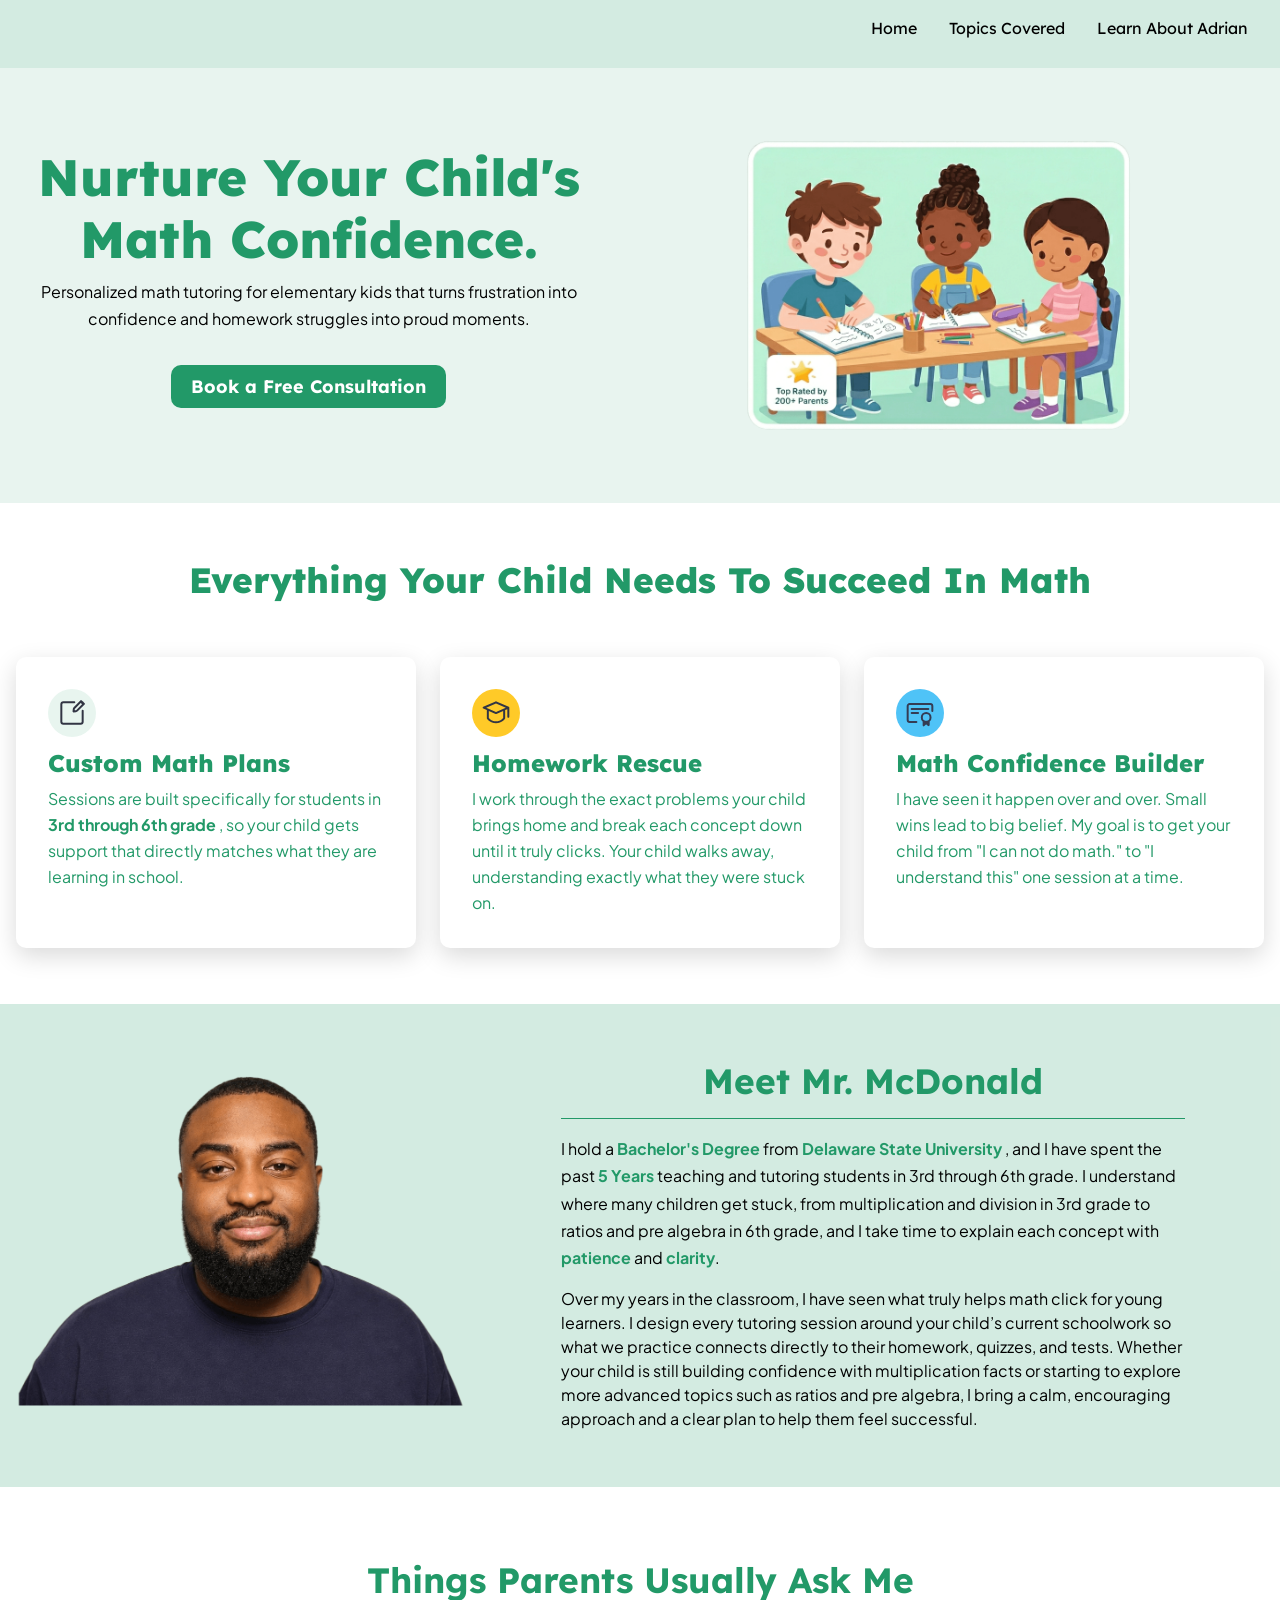
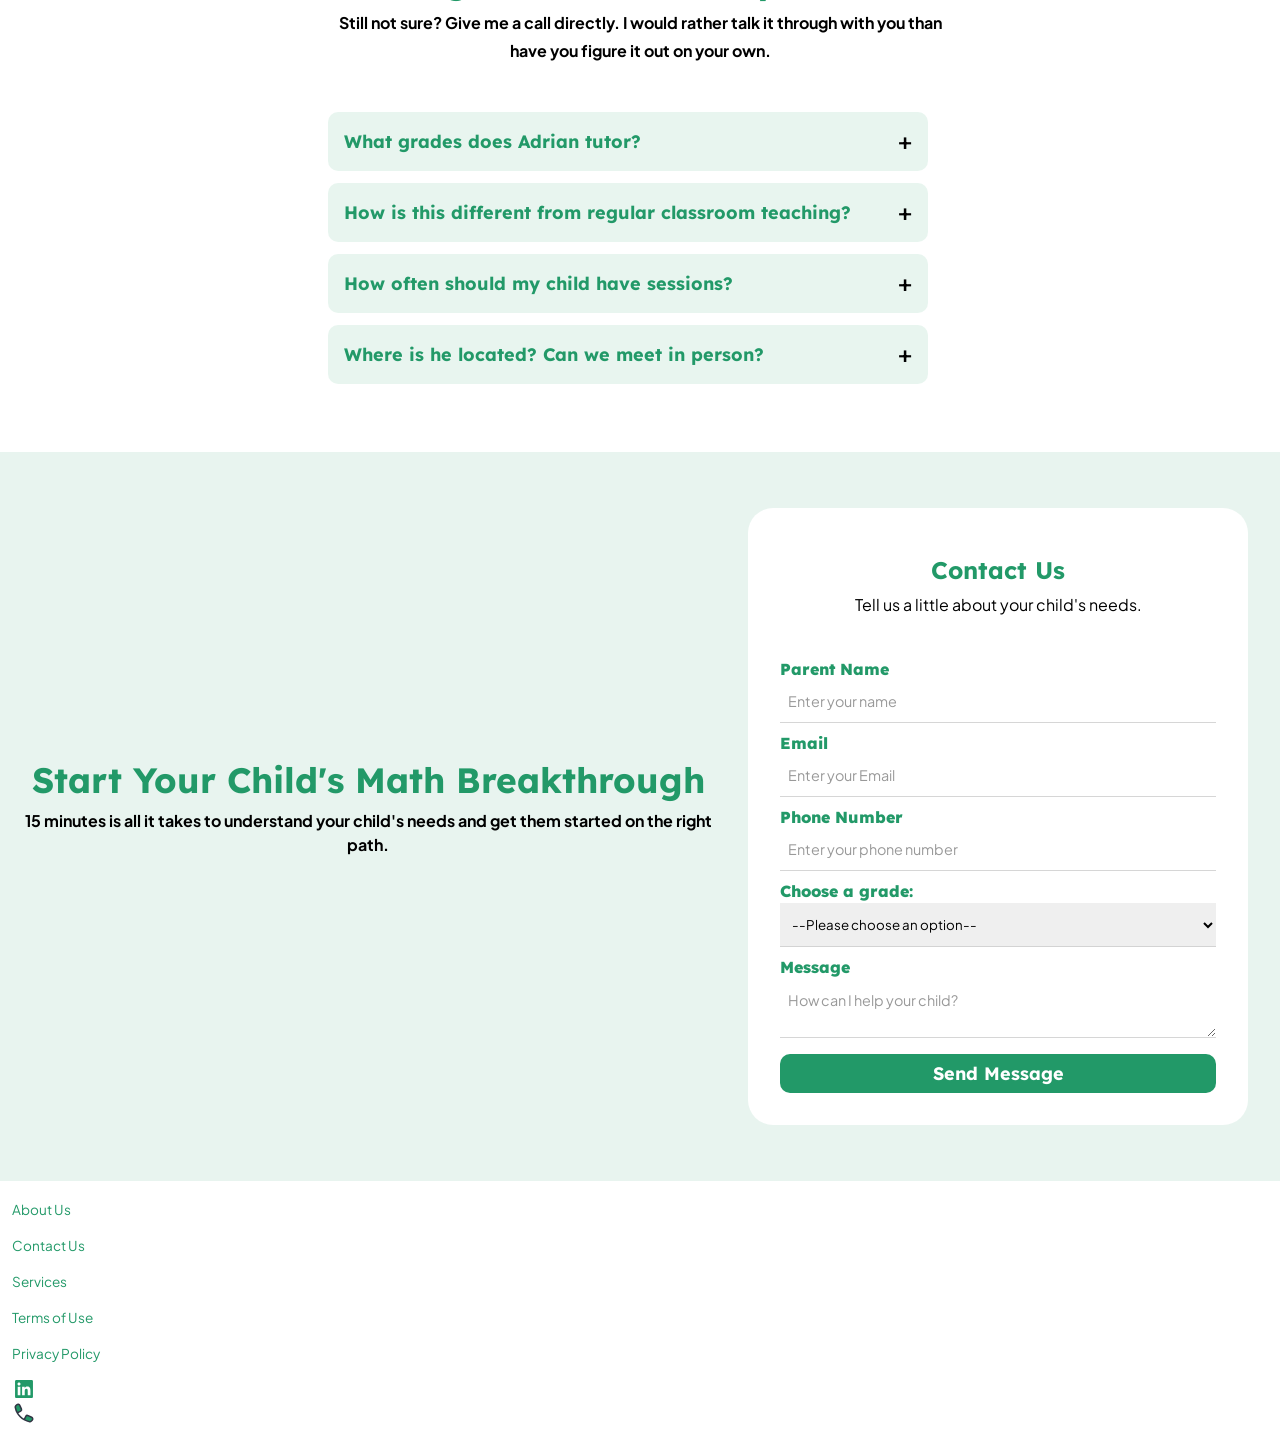
==== commit 86489cfc: "Update form" ====
--- a/index.html
+++ b/index.html
@@ -11,7 +11,7 @@
 sessions available. Book a free consultation today."
     />
     <title>Precision Math Tutoring</title>
-    <link rel="icon" type="image/png" href="logop.png"/>
+    <link rel="icon" type="image/png" href="Images/logop.png"/>
     <link rel="stylesheet" href="styles.css" />
     <script src="index.js" defer></script>
   </head>
@@ -349,7 +349,7 @@
                 id="msg"
                 name="msg"
                 rows="2"
-                placeholder="How can we help your child?"
+                placeholder="How can I help your child?"
               ></textarea>
               <button class="primary-btn" type="submit">Send Message</button>
             </form>
